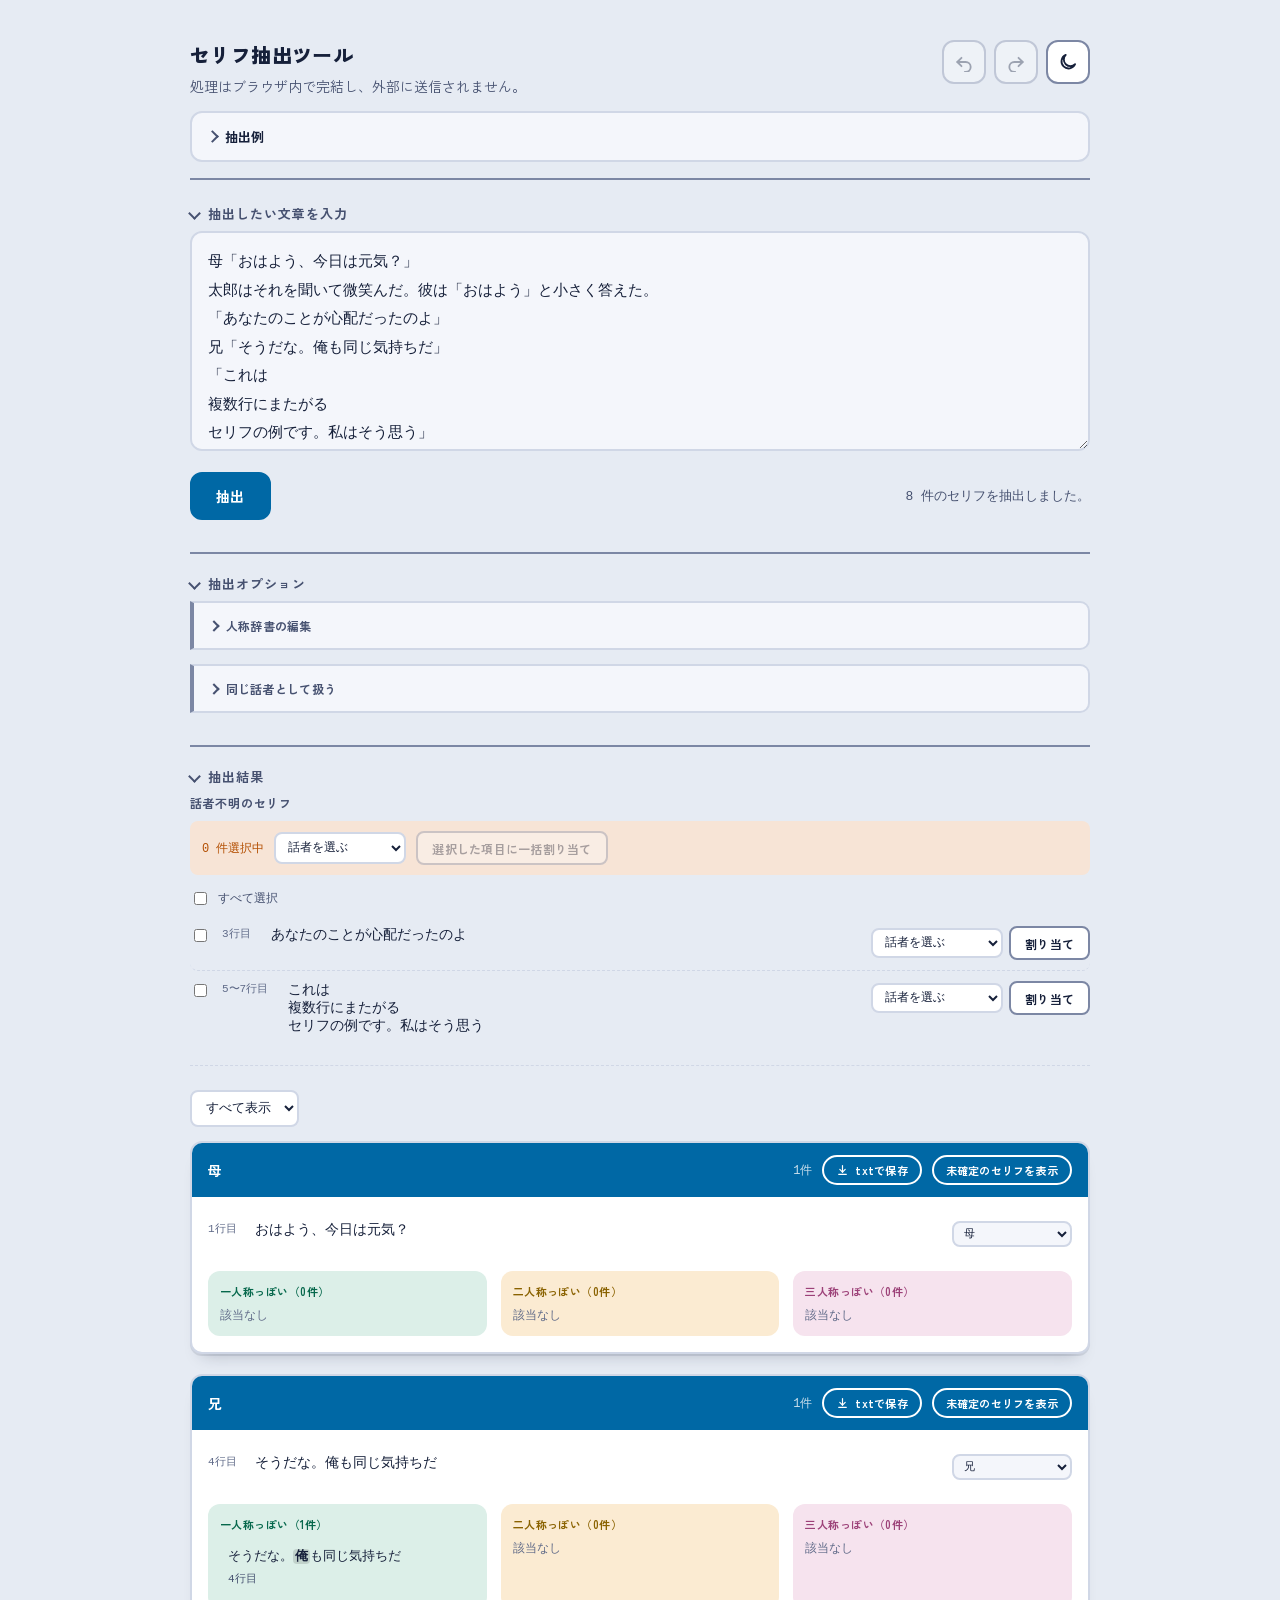
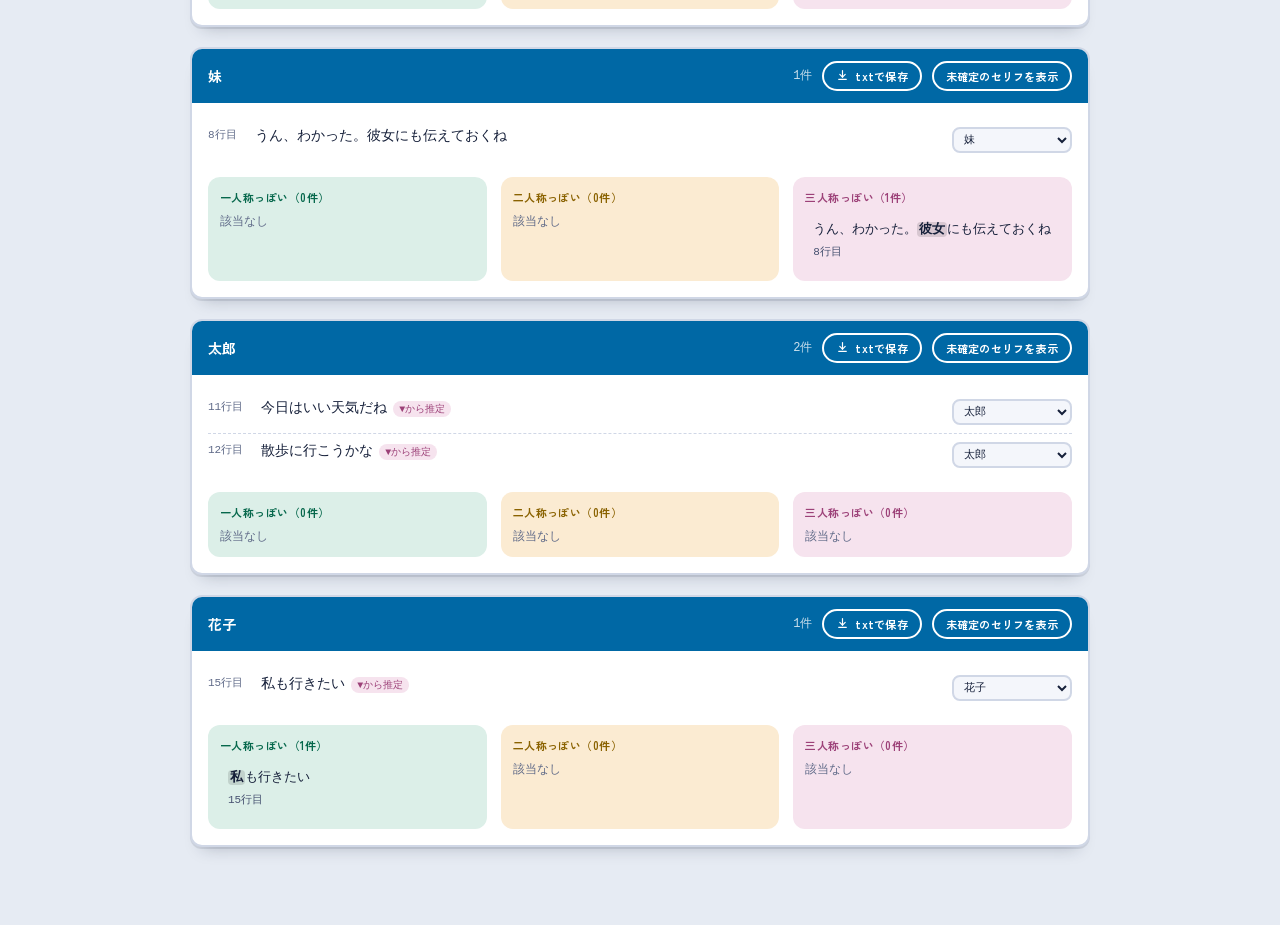
==== dialogue-extractor/index.html @ cd6be698 "add dialogue-extractor" ====
<!DOCTYPE html>
<!-- © 2026 YuraTomaru – MIT License https://opensource.org/licenses/MIT -->
<html lang="ja">
<head>
<meta charset="utf-8">
<meta name="viewport" content="width=device-width, initial-scale=1">
<title>セリフ抽出ツール</title>
<meta name="description" content="文章からセリフ(鍵かっこ発言)を抽出し、話者ごとに整理・人称分類するツール">
<meta name="theme-color" content="#0068A5">

<meta property="og:type" content="website">
<meta property="og:site_name" content="セリフ抽出ツール">
<meta property="og:title" content="セリフ抽出ツール">
<meta property="og:description" content="文章からセリフ(鍵かっこ発言)を抽出し、話者ごとに整理・人称分類するツール">
<meta property="og:url" content="https://yuratomaru.github.io/toy-box/dialogue-extractor/">
<meta property="og:locale" content="ja_JP">

<meta name="twitter:card" content="summary">
<meta name="twitter:title" content="セリフ抽出ツール">
<meta name="twitter:description" content="文章からセリフ(鍵かっこ発言)を抽出し、話者ごとに整理・人称分類するツール">

<link rel="canonical" href="https://yuratomaru.github.io/toy-box/dialogue-extractor/">
<link rel="preconnect" href="https://fonts.googleapis.com">
<link rel="preconnect" href="https://fonts.gstatic.com" crossorigin>
<link href="https://fonts.googleapis.com/css2?family=Zen+Kaku+Gothic+New:wght@400;500;700;900&display=swap" rel="stylesheet">
<link rel="stylesheet" href="src/style.css">
</head>
<body>
<div class="sheet">
  <header>
    <div class="header-row">
      <div>
        <h1>セリフ抽出ツール</h1>
        <p>処理はブラウザ内で完結し、外部に送信されません。</p>
      </div>
      <div class="header-actions">
        <button id="undoBtn" class="theme-toggle" type="button" aria-label="元に戻す (Ctrl+Z)" title="元に戻す (Ctrl+Z)" disabled>
          <svg viewBox="0 0 24 24" fill="none" stroke="currentColor" stroke-width="2.2" stroke-linecap="round" stroke-linejoin="round" aria-hidden="true"><path d="M9 7 4 12l5 5"/><path d="M4 12h10a6 6 0 0 1 0 12h-1"/></svg>
        </button>
        <button id="redoBtn" class="theme-toggle" type="button" aria-label="やり直す (Ctrl+Y)" title="やり直す (Ctrl+Y)" disabled>
          <svg viewBox="0 0 24 24" fill="none" stroke="currentColor" stroke-width="2.2" stroke-linecap="round" stroke-linejoin="round" aria-hidden="true"><path d="m15 7 5 5-5 5"/><path d="M20 12H10a6 6 0 0 0 0 12h1"/></svg>
        </button>
        <button id="themeToggle" class="theme-toggle" type="button" aria-label="ダークモードに切り替え" title="ダークモードに切り替え"></button>
      </div>
    </div>
    <details class="howto">
      <summary>抽出例</summary>
      <div class="howto-body">
        <div class="howto-examples">
          <div class="howto-example"><span class="howto-tag yes">対象</span>母「おはよう」<span style="color:var(--ink-3); margin-left:auto;">行頭が1文字の話者タグ＋セリフ</span></div>
          <div class="howto-example"><span class="howto-tag yes">対象</span>「今日はいい天気だね」<span style="color:var(--ink-3); margin-left:auto;">行全体がセリフだけ</span></div>
          <div class="howto-example"><span class="howto-tag no">対象外</span>太郎は「おはよう」と答えた。<span style="color:var(--ink-3); margin-left:auto;">文中に紛れている</span></div>
          <div class="howto-example"><span class="howto-tag yes">対象</span><span>▼太郎<br>「今日はいい天気だね」</span><span style="color:var(--ink-3); margin-left:auto;">▼見出しの直後はセリフが続く間その話者の発言になる</span></div>
        </div>
      </div>
    </details>
  </header>

  <details class="section" id="textSection" open>
    <summary>抽出したい文章を入力</summary>
    <textarea id="input" placeholder="ここにテキストを貼り付けてください。">母「おはよう、今日は元気？」
太郎はそれを聞いて微笑んだ。彼は「おはよう」と小さく答えた。
「あなたのことが心配だったのよ」
兄「そうだな。俺も同じ気持ちだ」
「これは
複数行にまたがる
セリフの例です。私はそう思う」
妹「うん、わかった。彼女にも伝えておくね」

▼太郎のセリフ
「今日はいい天気だね」
「散歩に行こうかな」

▼花子
「私も行きたい」</textarea>
    <div class="controls">
      <button id="extract">抽出</button>
      <span id="status" class="status"></span>
    </div>
  </details>

  <details class="section" id="optionsSection" open>
    <summary>抽出オプション</summary>

    <details class="subsection" id="dictSection">
      <summary>人称辞書の編集</summary>
      <p class="hint">一人称・二人称・三人称っぽい表現として検出する単語です。×で削除、下の欄から追加できます。編集内容はこの後の抽出結果にすぐ反映されます。</p>
      <div class="dict-columns">
        <div class="dict-col p1">
          <div class="dict-title">一人称</div>
          <div class="dict-chips" data-cat="1"></div>
          <div class="dict-add" data-cat="1">
            <input type="text" placeholder="単語を追加">
            <button class="small">追加</button>
          </div>
        </div>
        <div class="dict-col p2">
          <div class="dict-title">二人称</div>
          <div class="dict-chips" data-cat="2"></div>
          <div class="dict-add" data-cat="2">
            <input type="text" placeholder="単語を追加">
            <button class="small">追加</button>
          </div>
        </div>
        <div class="dict-col p3">
          <div class="dict-title">三人称</div>
          <div class="dict-chips" data-cat="3"></div>
          <div class="dict-add" data-cat="3">
            <input type="text" placeholder="単語を追加">
            <button class="small">追加</button>
          </div>
        </div>
      </div>
      <div class="dict-actions">
        <button class="small" id="dictReset">既定の辞書に戻す</button>
        <button class="small" id="dictClear">辞書をクリア</button>
      </div>

      <details class="dict-import">
        <summary>テキストファイルからインポート</summary>
        <div class="dict-import-body">
          <p class="hint" style="margin:0;">既存の単語は残したまま、新しい単語だけが追加されます。</p>
          <div class="dict-import-row">
            <input type="file" id="dictImportFile" accept=".txt,text/plain">
          </div>
          <textarea id="dictImportText" placeholder="【一人称】
私, 僕, 俺

【二人称】
あなた, 君

【三人称】
彼, 彼女"></textarea>
          <div class="dict-import-row">
            <button class="small" id="dictImportBtn">インポート</button>
            <span id="dictImportStatus" class="status"></span>
          </div>
        </div>
      </details>
    </details>

    <details class="subsection" id="aliasSection" style="display:none;">
      <summary>同じ話者として扱う</summary>
      <p class="hint">同じ名前を入力すると、同一話者としてまとめられます。空欄に戻すと元の表示に戻ります。</p>
      <div id="aliasArea"></div>
    </details>
  </details>

  <details class="section" id="resultSection" open>
    <summary>抽出結果</summary>
    <div id="unassignedSection" style="display:none;">
      <h3 class="result-subhead">話者不明のセリフ</h3>
      <div id="unassignedArea"></div>
    </div>
    <div id="filterSection" style="display:none;">
      <div class="filter-bar">
        <select id="speakerFilter"></select>
      </div>
    </div>
    <div id="speakerSection" style="display:none;">
      <div id="speakerArea"></div>
    </div>
  </details>
</div>

<script src="src/main.js"></script>
</body>
</html>
---- dialogue-extractor/src/style.css ----
:root {
    color-scheme: light;
    --bg: #E6EBF3;
    --sheet: #F4F6FB;
    --surface: #FFFFFF;
    --surface-done: #ECEFF6;
    --head-bg: #EEF1F8;
    --ink: #16203A;
    --ink-2: #465170;
    --ink-3: #5F6A88;
    --line: #D0D7E6;
    --line-strong: #7C87A4;
    --accent: #0068A5;
    --accent-fg: #FFFFFF;
    --head-strong: #0068A5;
    --head-strong-fg: #FFFFFF;
    --focus: #0072B2;
    --warn: #B34E00;
    --warn-soft: #F7E4D6;
    --p1: #06684C; --p1-dot: #009E73; --p1-soft: #DCEFE8;
    --p2: #8A6200; --p2-dot: #E69F00; --p2-soft: #FBEBD2;
    --p3: #9C4178; --p3-dot: #CC79A7; --p3-soft: #F6E3EE;
    --shadow: 0 2px 0 rgba(22,32,58,.10), 0 12px 16px -12px rgba(22,32,58,.28);

    /* legacy aliases so existing class names keep working */
    --ink-soft: var(--ink-2);
    --paper: var(--bg);
    --rule: var(--line);
    --accent-soft: var(--warn-soft);

    --mono: 'JetBrains Mono', 'SF Mono', Consolas, monospace;
    --ui: 'Zen Kaku Gothic New', "Hiragino Kaku Gothic ProN", "Hiragino Sans", "Yu Gothic UI", "Noto Sans JP", Meiryo, system-ui, sans-serif;
  }
  @media (prefers-color-scheme: dark) { :root:not([data-theme="light"]) {
    color-scheme: dark;
    --bg: #0B1020;
    --sheet: #121832;
    --surface: #171E3B;
    --surface-done: #141A33;
    --head-bg: #1A2142;
    --ink: #EEF2FB;
    --ink-2: #A9B4CE;
    --ink-3: #8089A8;
    --line: #2A3358;
    --line-strong: #4A5580;
    --accent: #56B4E9;
    --accent-fg: #0B1020;
    --head-strong: #1E3A5C;
    --head-strong-fg: #DCEAF5;
    --focus: #56B4E9;
    --warn: #E3875A;
    --warn-soft: #3A2718;
    --p1: #6FE3C0; --p1-dot: #4FD9B0; --p1-soft: #13332A;
    --p2: #E8C077; --p2-dot: #E3B155; --p2-soft: #352708;
    --p3: #E8A9CE; --p3-dot: #E08FC0; --p3-soft: #35202C;
  } }
  :root[data-theme="dark"] {
    color-scheme: dark;
    --bg: #0B1020;
    --sheet: #121832;
    --surface: #171E3B;
    --surface-done: #141A33;
    --head-bg: #1A2142;
    --ink: #EEF2FB;
    --ink-2: #A9B4CE;
    --ink-3: #8089A8;
    --line: #2A3358;
    --line-strong: #4A5580;
    --accent: #56B4E9;
    --accent-fg: #0B1020;
    --head-strong: #1E3A5C;
    --head-strong-fg: #DCEAF5;
    --focus: #56B4E9;
    --warn: #E3875A;
    --warn-soft: #3A2718;
    --p1: #6FE3C0; --p1-dot: #4FD9B0; --p1-soft: #13332A;
    --p2: #E8C077; --p2-dot: #E3B155; --p2-soft: #352708;
    --p3: #E8A9CE; --p3-dot: #E08FC0; --p3-soft: #35202C;
  }

  * { box-sizing: border-box; }
  input[type=checkbox] { accent-color: var(--accent); }
  body {
    margin: 0;
    background: var(--bg);
    color: var(--ink);
    font-family: var(--ui);
    min-height: 100vh;
    display: flex;
    justify-content: center;
    padding: 40px 20px;
  }
  .sheet { width: 100%; max-width: 900px; }
  header { margin-bottom: 24px; padding-bottom: 16px; border-bottom: 2px solid var(--line-strong); }
  .header-row { display: flex; align-items: flex-start; justify-content: space-between; gap: 16px; }
  h1 { font-size: 20px; letter-spacing: 0.02em; margin: 0 0 6px; font-weight: 900; }
  header p { margin: 0; color: var(--ink-2); font-size: 14px; line-height: 1.6; }
  .theme-toggle {
    flex-shrink: 0; width: 44px; height: 44px; padding: 0; border-radius: 12px;
    display: flex; align-items: center; justify-content: center;
    background: var(--surface); border: 2px solid var(--line-strong); color: var(--ink);
  }
  .theme-toggle svg { width: 20px; height: 20px; }
  .header-actions { display: flex; align-items: center; gap: 8px; flex-shrink: 0; }
  button:disabled { opacity: 0.35; cursor: not-allowed; }
  button:disabled:hover { background: var(--surface); }
  .rule-note {
    display: inline-block; margin-top: 12px; font-family: var(--mono); font-size: 12px;
    color: var(--warn); background: var(--warn-soft); padding: 6px 12px; border-radius: 8px; line-height: 1.7;
  }
  textarea {
    width: 100%; min-height: 220px; padding: 16px; font-family: var(--mono); font-size: 15px;
    line-height: 1.9; color: var(--ink); background: var(--sheet); border: 2px solid var(--line);
    border-radius: 12px; resize: vertical; outline: none;
  }
  textarea:focus-visible { border-color: var(--focus); }
  .controls { display: flex; align-items: center; justify-content: space-between; gap: 16px; margin: 16px 0 32px; }
  button {
    font-family: var(--ui); font-size: 14px; font-weight: 700; letter-spacing: 0.02em; padding: 0 24px;
    height: 48px; background: var(--surface); color: var(--ink); border: 2px solid var(--line-strong);
    border-radius: 12px; cursor: pointer; transition: background 0.15s ease, border-color 0.15s ease;
  }
  button:hover { background: var(--head-bg); }
  button.small { height: 34px; padding: 0 14px; font-size: 12px; border-radius: 8px; }
  button:focus-visible { outline: 3px solid var(--focus); outline-offset: 2px; }
  #extract { background: var(--accent); color: var(--accent-fg); border-color: var(--accent); }
  #extract:hover { filter: brightness(1.08); }
  .status { font-family: var(--mono); font-size: 13px; color: var(--ink-2); }

  details.section { border-top: 2px solid var(--line-strong); padding-top: 20px; margin-bottom: 32px; }
  /* ヘッダー下の線と二重にならないよう、最初のセクションは上線を付けない */
  header + details.section { border-top: none; padding-top: 0; }
  details.section > summary {
    list-style: none; cursor: pointer; display: flex; align-items: center; gap: 9px;
    font-size: 13px; letter-spacing: 0.08em; color: var(--ink-2); margin: 0 0 8px;
    font-weight: 700; font-family: var(--ui); text-transform: uppercase; user-select: none;
  }
  details.section > summary::-webkit-details-marker { display: none; }
  details.section > summary::before {
    content: ''; width: 7px; height: 7px; flex-shrink: 0;
    border-right: 2px solid var(--ink-2); border-bottom: 2px solid var(--ink-2);
    transform: rotate(-45deg); transition: transform 0.15s ease;
  }
  details.section[open] > summary::before { transform: rotate(45deg); }
  details.section > summary .summary-note {
    text-transform: none; letter-spacing: 0; font-weight: 400; color: var(--ink-3); font-size: 12px;
  }
  details.section .hint { font-size: 13px; color: var(--ink-2); margin: 0 0 16px; line-height: 1.7; }
  details.section .hint:empty { display: none; margin: 0; }

  details.section > .hint + details.subsection,
  details.section > details.subsection:first-of-type { margin-top: 4px; }
  details.subsection {
    margin-top: 14px; padding: 14px 16px; background: var(--sheet);
    border: 2px solid var(--line); border-left: 4px solid var(--line-strong); border-radius: 0 10px 10px 0;
  }
  details.subsection > summary {
    list-style: none; cursor: pointer; display: flex; align-items: center; gap: 8px;
    font-size: 12px; letter-spacing: 0.02em; color: var(--ink-2); margin: 0; font-weight: 700;
    font-family: var(--ui); user-select: none;
  }
  details.subsection[open] > summary { margin-bottom: 12px; }
  details.subsection > summary::-webkit-details-marker { display: none; }
  details.subsection > summary::before {
    content: ''; width: 6px; height: 6px; flex-shrink: 0;
    border-right: 2px solid var(--ink-2); border-bottom: 2px solid var(--ink-2);
    transform: rotate(-45deg); transition: transform 0.15s ease;
  }
  details.subsection[open] > summary::before { transform: rotate(45deg); }

  #unassignedSection { margin-bottom: 24px; padding-bottom: 20px; border-bottom: 1px dashed var(--line); }
  .result-subhead {
    font-size: 12px; letter-spacing: 0.06em; color: var(--ink-2); margin: 0 0 10px;
    font-weight: 700; font-family: var(--ui); text-transform: uppercase;
  }
  #filterSection { margin-bottom: 14px; }

  /* 使い方（折りたたみの使用例カード） */
  .howto {
    margin-top: 14px; border: 2px solid var(--line); border-radius: 12px; background: var(--sheet); padding: 14px 16px;
  }
  .howto summary {
    list-style: none; cursor: pointer; display: flex; align-items: center; gap: 8px;
    font-weight: 700; font-size: 13px; color: var(--ink); user-select: none;
  }
  .howto summary::-webkit-details-marker { display: none; }
  .howto summary::before {
    content: ''; width: 7px; height: 7px; flex-shrink: 0;
    border-right: 2px solid var(--ink-2); border-bottom: 2px solid var(--ink-2);
    transform: rotate(-45deg); transition: transform 0.15s ease;
  }
  .howto[open] summary::before { transform: rotate(45deg); }
  .howto-body { margin-top: 14px; font-size: 13px; color: var(--ink-2); line-height: 1.8; }
  .howto-examples { margin-bottom: 12px; }
  .howto-example {
    display: flex; align-items: flex-start; gap: 10px; font-family: var(--mono); font-size: 13px;
    padding: 7px 0; border-bottom: 1px dashed var(--line); line-height: 1.7;
  }
  .howto-example:last-child { border-bottom: none; }
  .howto-tag {
    font-family: var(--ui); font-size: 11px; font-weight: 700; padding: 2px 9px; border-radius: 999px; flex-shrink: 0;
  }
  .howto-tag.yes { background: var(--p1-soft); color: var(--p1); }
  .howto-tag.no { background: var(--warn-soft); color: var(--warn); }

  /* 辞書の操作（クリア/リセット/インポート） */
  .dict-actions { display: flex; gap: 8px; flex-wrap: wrap; margin-top: 12px; }
  .dict-import {
    margin-top: 14px; border-top: 1px dashed var(--line); padding-top: 14px;
  }
  .dict-import summary {
    list-style: none; cursor: pointer; display: flex; align-items: center; gap: 8px;
    font-weight: 700; font-size: 12px; color: var(--ink-2); user-select: none;
  }
  .dict-import summary::-webkit-details-marker { display: none; }
  .dict-import summary::before {
    content: ''; width: 7px; height: 7px; flex-shrink: 0;
    border-right: 2px solid var(--ink-2); border-bottom: 2px solid var(--ink-2);
    transform: rotate(-45deg); transition: transform 0.15s ease;
  }
  .dict-import[open] summary::before { transform: rotate(45deg); }
  .dict-import-body { margin-top: 12px; display: flex; flex-direction: column; gap: 8px; }
  .dict-import-body textarea {
    width: 100%; min-height: 90px; padding: 10px; font-family: var(--mono); font-size: 12px;
    line-height: 1.7; color: var(--ink); background: var(--surface); border: 2px solid var(--line);
    border-radius: 8px; resize: vertical;
  }
  .dict-import-row { display: flex; align-items: center; gap: 10px; flex-wrap: wrap; }
  input[type=file] { font-family: var(--mono); font-size: 12px; color: var(--ink-2); }

  /* filter bar */
  .filter-bar { display: flex; align-items: center; gap: 10px; flex-wrap: wrap; }
  .filter-bar select {
    font-family: var(--mono); font-size: 13px; padding: 8px 10px; border: 2px solid var(--line);
    border-radius: 8px; background: var(--surface); color: var(--ink);
  }

  /* alias */
  .alias-row {
    display: flex; align-items: center; gap: 10px; padding: 8px 0; border-bottom: 1px dashed var(--line);
  }
  .alias-row:last-child { border-bottom: none; }
  .alias-tag {
    font-family: var(--mono); font-size: 13px; background: var(--head-bg); color: var(--ink);
    border: 1px solid var(--line); padding: 3px 8px; border-radius: 8px; flex-shrink: 0;
  }
  .alias-arrow { color: var(--ink-3); font-size: 13px; flex-shrink: 0; }
  .alias-input {
    font-family: var(--mono); font-size: 13px; padding: 7px 10px; border: 2px solid var(--line);
    border-radius: 8px; flex: 1; max-width: 260px; background: var(--surface); color: var(--ink);
  }
  .alias-input:focus-visible { border-color: var(--focus); outline: none; }

  /* unassigned */
  .bulk-bar {
    display: flex; align-items: center; gap: 10px; flex-wrap: wrap; padding: 10px 12px; margin-bottom: 10px;
    background: var(--warn-soft); border-radius: 8px;
  }
  .bulk-bar .bulk-count { font-family: var(--mono); font-size: 12px; color: var(--warn); flex-shrink: 0; }
  .bulk-bar select, .bulk-bar input[type=text] {
    font-family: var(--mono); font-size: 12px; padding: 6px 8px; border: 2px solid var(--line); border-radius: 8px;
    background: var(--surface); color: var(--ink);
  }
  .select-all-row {
    display: flex; align-items: center; gap: 8px; padding: 4px 0 8px; font-family: var(--mono); font-size: 12px; color: var(--ink-2);
  }
  body.dragging-select { user-select: none; }
  .unassigned-item {
    display: flex; align-items: flex-start; gap: 12px; padding: 10px 0; border-bottom: 1px dashed var(--line);
    cursor: pointer; border-radius: 8px;
  }
  .unassigned-item:hover { background: var(--head-bg); }
  .unassigned-item.selected { background: var(--p1-soft); }
  .unassigned-item:last-child { border-bottom: none; }
  .unassigned-item .row-check { margin-top: 3px; flex-shrink: 0; pointer-events: none; }
  .unassigned-item .body-text { flex: 1; font-family: var(--mono); font-size: 14px; white-space: pre-wrap; overflow-wrap: anywhere; }
  .unassigned-item .assign-controls { display: flex; gap: 6px; align-items: center; flex-shrink: 0; cursor: auto; }
  .unassigned-item select, .unassigned-item input[type=text] {
    font-family: var(--mono); font-size: 12px; padding: 5px 8px; border: 2px solid var(--line); border-radius: 8px;
    background: var(--surface); color: var(--ink);
  }
  .line-tag { font-family: var(--mono); font-size: 11px; color: var(--ink-3); white-space: nowrap; margin-right: 8px; }

  /* speaker cards */
  .speaker-card {
    border: 2px solid var(--line); border-radius: 12px; background: var(--surface); margin-bottom: 20px;
    overflow: hidden; box-shadow: var(--shadow);
  }
  .speaker-head {
    display: flex; align-items: center; justify-content: space-between; padding: 12px 16px;
    background: var(--head-strong); color: var(--head-strong-fg);
  }
  .speaker-head .name { font-family: var(--ui); font-size: 14px; font-weight: 700; letter-spacing: 0.02em; }
  .speaker-head .count { font-family: var(--mono); font-size: 12px; color: var(--head-strong-fg); opacity: 0.8; }
  .speaker-body { padding: 16px; }

  .all-lines { margin-bottom: 16px; }
  .all-lines .item {
    display: flex; align-items: flex-start; gap: 10px; padding: 8px 0;
    border-bottom: 1px dashed var(--line); font-size: 14px;
  }
  .all-lines .item:last-child { border-bottom: none; }
  .all-lines .body-text { flex: 1; font-family: var(--mono); font-size: 14px; white-space: pre-wrap; overflow-wrap: anywhere; }

  .speaker-move { display: flex; align-items: center; gap: 6px; flex-shrink: 0; flex-wrap: wrap; }
  .speaker-move-select {
    font-family: var(--mono); font-size: 11px; padding: 4px 6px; border: 2px solid var(--line); border-radius: 8px;
    background: var(--sheet); color: var(--ink);
  }
  .speaker-move-new {
    font-family: var(--mono); font-size: 11px; padding: 4px 6px; border: 2px solid var(--line); border-radius: 8px; width: 90px;
    background: var(--surface); color: var(--ink);
  }
  .speaker-move-reset {
    font-family: var(--mono); font-size: 11px; padding: 4px 8px; background: transparent; color: var(--ink-2);
    border: 2px solid var(--line); border-radius: 8px; cursor: pointer; height: auto;
  }
  .speaker-move-reset:hover { color: var(--warn); border-color: var(--warn); background: transparent; }
  .override-badge {
    display: inline-block; font-family: var(--mono); font-size: 10px; padding: 1px 6px; border-radius: 999px;
    margin-left: 6px; background: var(--warn-soft); color: var(--warn);
  }
  .cat-select {
    font-family: var(--mono); font-size: 11px; padding: 4px 6px; border: 2px solid var(--line);
    border-radius: 8px; background: var(--surface); color: var(--ink-2); flex-shrink: 0;
  }
  .manual-badge {
    display: inline-block; font-family: var(--mono); font-size: 10px; color: var(--warn);
    background: var(--warn-soft); padding: 1px 6px; border-radius: 999px; margin-left: 6px;
  }
  .marker-badge {
    display: inline-block; font-family: var(--mono); font-size: 10px; color: var(--p3);
    background: var(--p3-soft); padding: 1px 6px; border-radius: 999px; margin-left: 6px;
  }

  .hint-columns { display: grid; grid-template-columns: repeat(auto-fit, minmax(220px, 1fr)); gap: 14px; }
  .hint-col { border-radius: 12px; padding: 12px; }
  .hint-col.p1 { background: var(--p1-soft); }
  .hint-col.p2 { background: var(--p2-soft); }
  .hint-col.p3 { background: var(--p3-soft); }
  .hint-col .hint-title { font-family: var(--ui); font-size: 11px; letter-spacing: 0.04em; margin-bottom: 8px; font-weight: 700; }
  .hint-col.p1 .hint-title { color: var(--p1); }
  .hint-col.p2 .hint-title { color: var(--p2); }
  .hint-col.p3 .hint-title { color: var(--p3); }
  .hint-example { font-size: 13px; font-family: var(--mono); margin-bottom: 8px; line-height: 1.7; cursor: pointer; border-radius: 8px; padding: 6px 8px; transition: background 0.1s ease; overflow-wrap: anywhere; }
  .hint-col.p1 .hint-example:hover { background: rgba(6,104,76,0.12); }
  .hint-col.p2 .hint-example:hover { background: rgba(138,98,0,0.12); }
  .hint-col.p3 .hint-example:hover { background: rgba(156,65,120,0.12); }
  .hint-example:last-child { margin-bottom: 0; }
  .hint-example strong { background: rgba(0,0,0,0.12); padding: 0 2px; border-radius: 4px; }
  .hint-col.p1 .hint-example.confirmed { background: rgba(6,104,76,0.14); box-shadow: inset 3px 0 0 var(--p1-dot); }
  .hint-col.p2 .hint-example.confirmed { background: rgba(138,98,0,0.14); box-shadow: inset 3px 0 0 var(--p2-dot); }
  .hint-col.p3 .hint-example.confirmed { background: rgba(156,65,120,0.14); box-shadow: inset 3px 0 0 var(--p3-dot); }
  .confirm-check { font-family: var(--ui); font-size: 11px; font-weight: 700; }
  .hint-col.p1 .confirm-check { color: var(--p1); }
  .hint-col.p2 .confirm-check { color: var(--p2); }
  .hint-col.p3 .confirm-check { color: var(--p3); }
  .hint-none { font-size: 12px; color: var(--ink-3); font-family: var(--mono); }

  .confirm-mini {
    display: inline-block; font-family: var(--ui); font-size: 10px; font-weight: 700; padding: 1px 7px; border-radius: 999px;
    margin-left: 6px; color: #fff;
  }
  .confirm-mini.p1 { background: var(--p1-dot); }
  .confirm-mini.p2 { background: var(--p2-dot); color: #16203A; }
  .confirm-mini.p3 { background: var(--p3-dot); }

  .empty { color: var(--ink-3); font-size: 13px; font-family: var(--mono); }

  /* dictionary editor */
  .dict-columns { display: grid; grid-template-columns: repeat(auto-fit, minmax(240px, 1fr)); gap: 14px; }
  .dict-col { border-radius: 12px; padding: 12px; background: var(--surface); border: 2px solid var(--line); }
  .dict-col .dict-title { font-family: var(--ui); font-size: 11px; letter-spacing: 0.04em; margin-bottom: 8px; font-weight: 700; }
  .dict-col.p1 .dict-title { color: var(--p1); }
  .dict-col.p2 .dict-title { color: var(--p2); }
  .dict-col.p3 .dict-title { color: var(--p3); }
  .dict-chips { display: flex; flex-wrap: wrap; gap: 6px; margin-bottom: 10px; }
  .dict-chip {
    display: inline-flex; align-items: center; gap: 5px; font-family: var(--mono); font-size: 12px;
    background: var(--sheet); border: 1px solid var(--line); border-radius: 999px; padding: 3px 6px 3px 10px;
  }
  .dict-chip button {
    font-family: var(--ui); font-size: 11px; height: auto; padding: 1px 6px; background: transparent; color: var(--ink-2);
    border: none; border-radius: 50%; cursor: pointer; line-height: 1.6;
  }
  .dict-chip button:hover { color: var(--warn); background: var(--warn-soft); }
  .dict-add { display: flex; gap: 6px; }
  .dict-add input[type=text] {
    flex: 1; font-family: var(--mono); font-size: 12px; padding: 7px 8px; border: 2px solid var(--line); border-radius: 8px;
    background: var(--surface); color: var(--ink);
  }
  .dict-reset { margin-top: 12px; }

  /* confirm workflow */
  .confirm-btn {
    font-family: var(--ui); font-size: 11px; font-weight: 700; height: 30px; padding: 0 12px; background: transparent;
    color: var(--head-strong-fg); border: 2px solid var(--head-strong-fg); border-radius: 999px; cursor: pointer;
  }
  .confirm-btn:hover { background: rgba(255,255,255,0.14); }
  .confirm-btn.confirmed { background: var(--head-strong-fg); color: var(--head-strong); }
  .speaker-bulk-download {
    display: inline-flex; align-items: center; gap: 6px; font-family: var(--ui); font-size: 11px; font-weight: 700;
    height: 30px; padding: 0 12px; background: transparent; color: var(--head-strong-fg);
    border: 2px solid var(--head-strong-fg); border-radius: 999px; cursor: pointer;
  }
  .speaker-bulk-download svg { width: 13px; height: 13px; flex-shrink: 0; }
  .speaker-bulk-download:hover { background: rgba(255,255,255,0.14); }
  .speaker-head .head-right { display: flex; align-items: center; gap: 10px; }

  .leftover-block { margin-top: 16px; border-top: 1px dashed var(--line); padding-top: 12px; }
  .leftover-block .leftover-title {
    font-family: var(--ui); font-size: 11px; letter-spacing: 0.04em; color: var(--warn); margin-bottom: 8px; font-weight: 700;
  }
  .leftover-block .item { background: var(--warn-soft); border-radius: 8px; padding: 8px 10px; margin-bottom: 6px; border-bottom: none; }
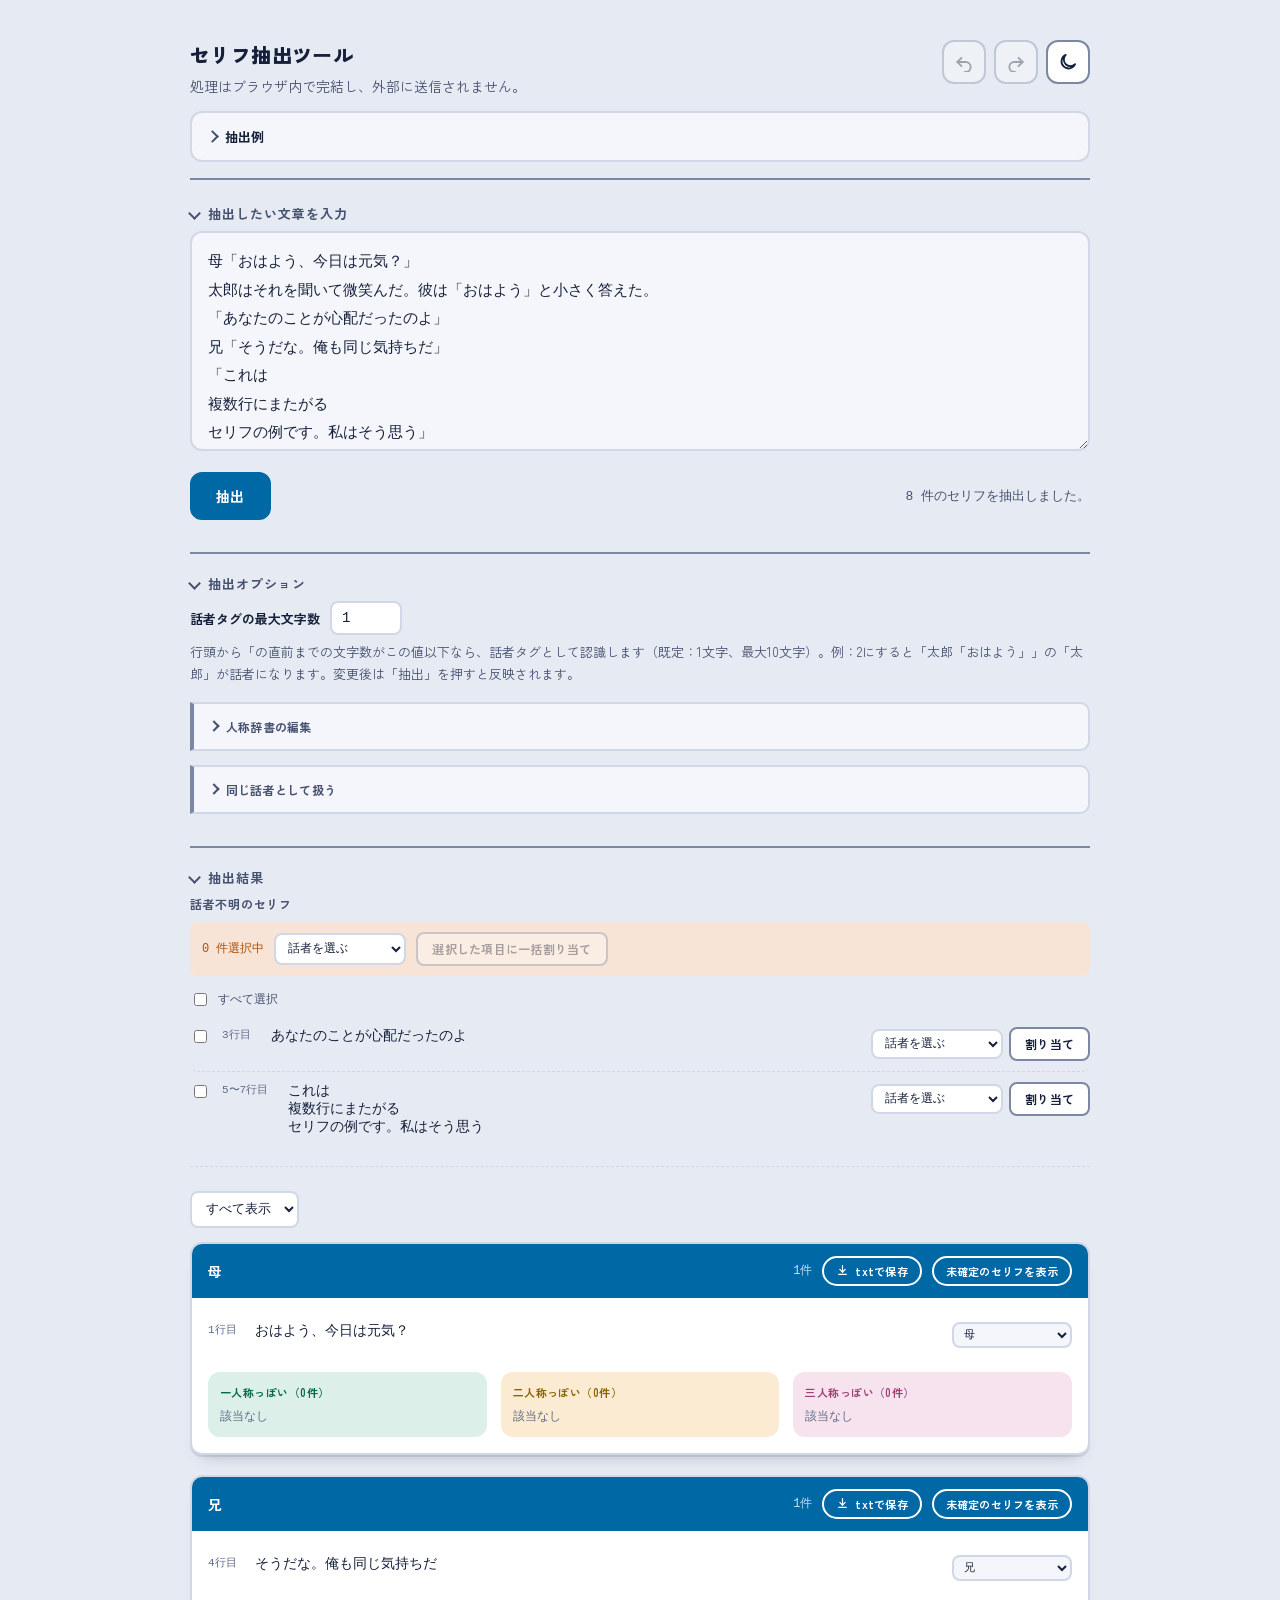
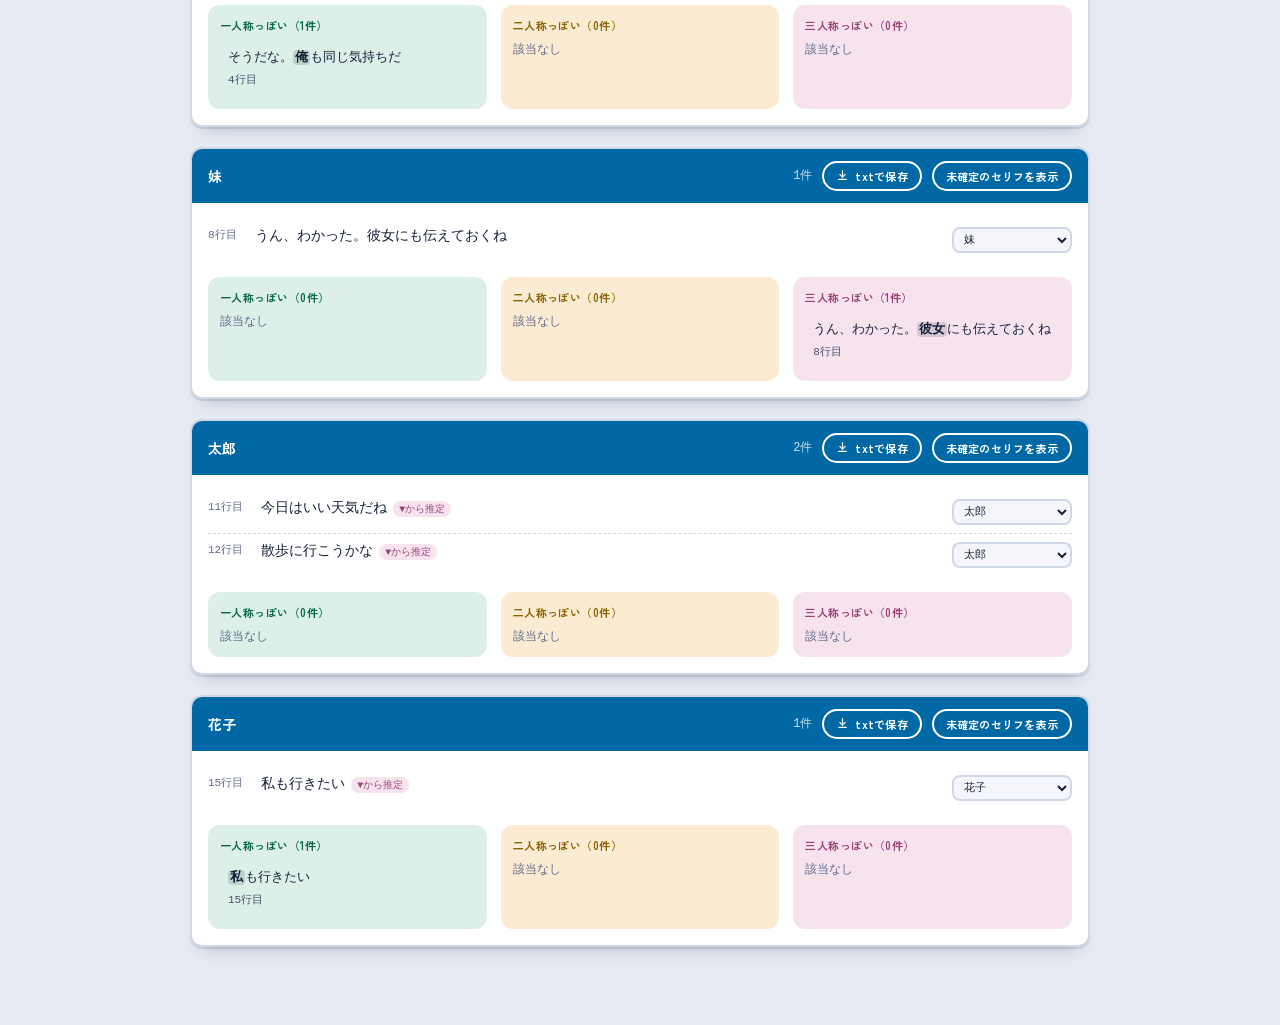
==== commit 6543696b: "add 話者タグの最大文字数オプション" ====
--- a/dialogue-extractor/index.html
+++ b/dialogue-extractor/index.html
@@ -47,7 +47,7 @@
       <summary>抽出例</summary>
       <div class="howto-body">
         <div class="howto-examples">
-          <div class="howto-example"><span class="howto-tag yes">対象</span>母「おはよう」<span style="color:var(--ink-3); margin-left:auto;">行頭が1文字の話者タグ＋セリフ</span></div>
+          <div class="howto-example"><span class="howto-tag yes">対象</span>母「おはよう」<span style="color:var(--ink-3); margin-left:auto;">行頭の話者タグ＋セリフ（文字数は抽出オプションで設定）</span></div>
           <div class="howto-example"><span class="howto-tag yes">対象</span>「今日はいい天気だね」<span style="color:var(--ink-3); margin-left:auto;">行全体がセリフだけ</span></div>
           <div class="howto-example"><span class="howto-tag no">対象外</span>太郎は「おはよう」と答えた。<span style="color:var(--ink-3); margin-left:auto;">文中に紛れている</span></div>
           <div class="howto-example"><span class="howto-tag yes">対象</span><span>▼太郎<br>「今日はいい天気だね」</span><span style="color:var(--ink-3); margin-left:auto;">▼見出しの直後はセリフが続く間その話者の発言になる</span></div>
@@ -81,6 +81,13 @@
 
   <details class="section" id="optionsSection" open>
     <summary>抽出オプション</summary>
+
+    <div class="option-row">
+      <label for="speakerMaxLen">話者タグの最大文字数</label>
+      <input type="number" id="speakerMaxLen" min="1" max="10" step="1" value="1" inputmode="numeric">
+      <span id="speakerMaxLenNote" class="option-note"></span>
+    </div>
+    <p class="hint">行頭から「の直前までの文字数がこの値以下なら、話者タグとして認識します（既定：1文字、最大10文字）。例：2にすると「太郎「おはよう」」の「太郎」が話者になります。変更後は「抽出」を押すと反映されます。</p>
 
     <details class="subsection" id="dictSection">
       <summary>人称辞書の編集</summary>
--- a/dialogue-extractor/src/style.css
+++ b/dialogue-extractor/src/style.css
@@ -203,6 +203,16 @@
   .howto-tag.yes { background: var(--p1-soft); color: var(--p1); }
   .howto-tag.no { background: var(--warn-soft); color: var(--warn); }
 
+  /* 抽出オプション：話者タグの最大文字数 */
+  .option-row { display: flex; align-items: center; gap: 10px; flex-wrap: wrap; margin: 0 0 6px; }
+  .option-row label { font-size: 13px; font-weight: 700; color: var(--ink); }
+  .option-row input[type=number] {
+    width: 72px; font-family: var(--mono); font-size: 14px; padding: 7px 10px;
+    border: 2px solid var(--line); border-radius: 8px; background: var(--surface); color: var(--ink);
+  }
+  .option-row input[type=number]:focus-visible { border-color: var(--focus); outline: none; }
+  .option-note { font-family: var(--mono); font-size: 12px; color: var(--warn); }
+
   /* 辞書の操作（クリア/リセット/インポート） */
   .dict-actions { display: flex; gap: 8px; flex-wrap: wrap; margin-top: 12px; }
   .dict-import {
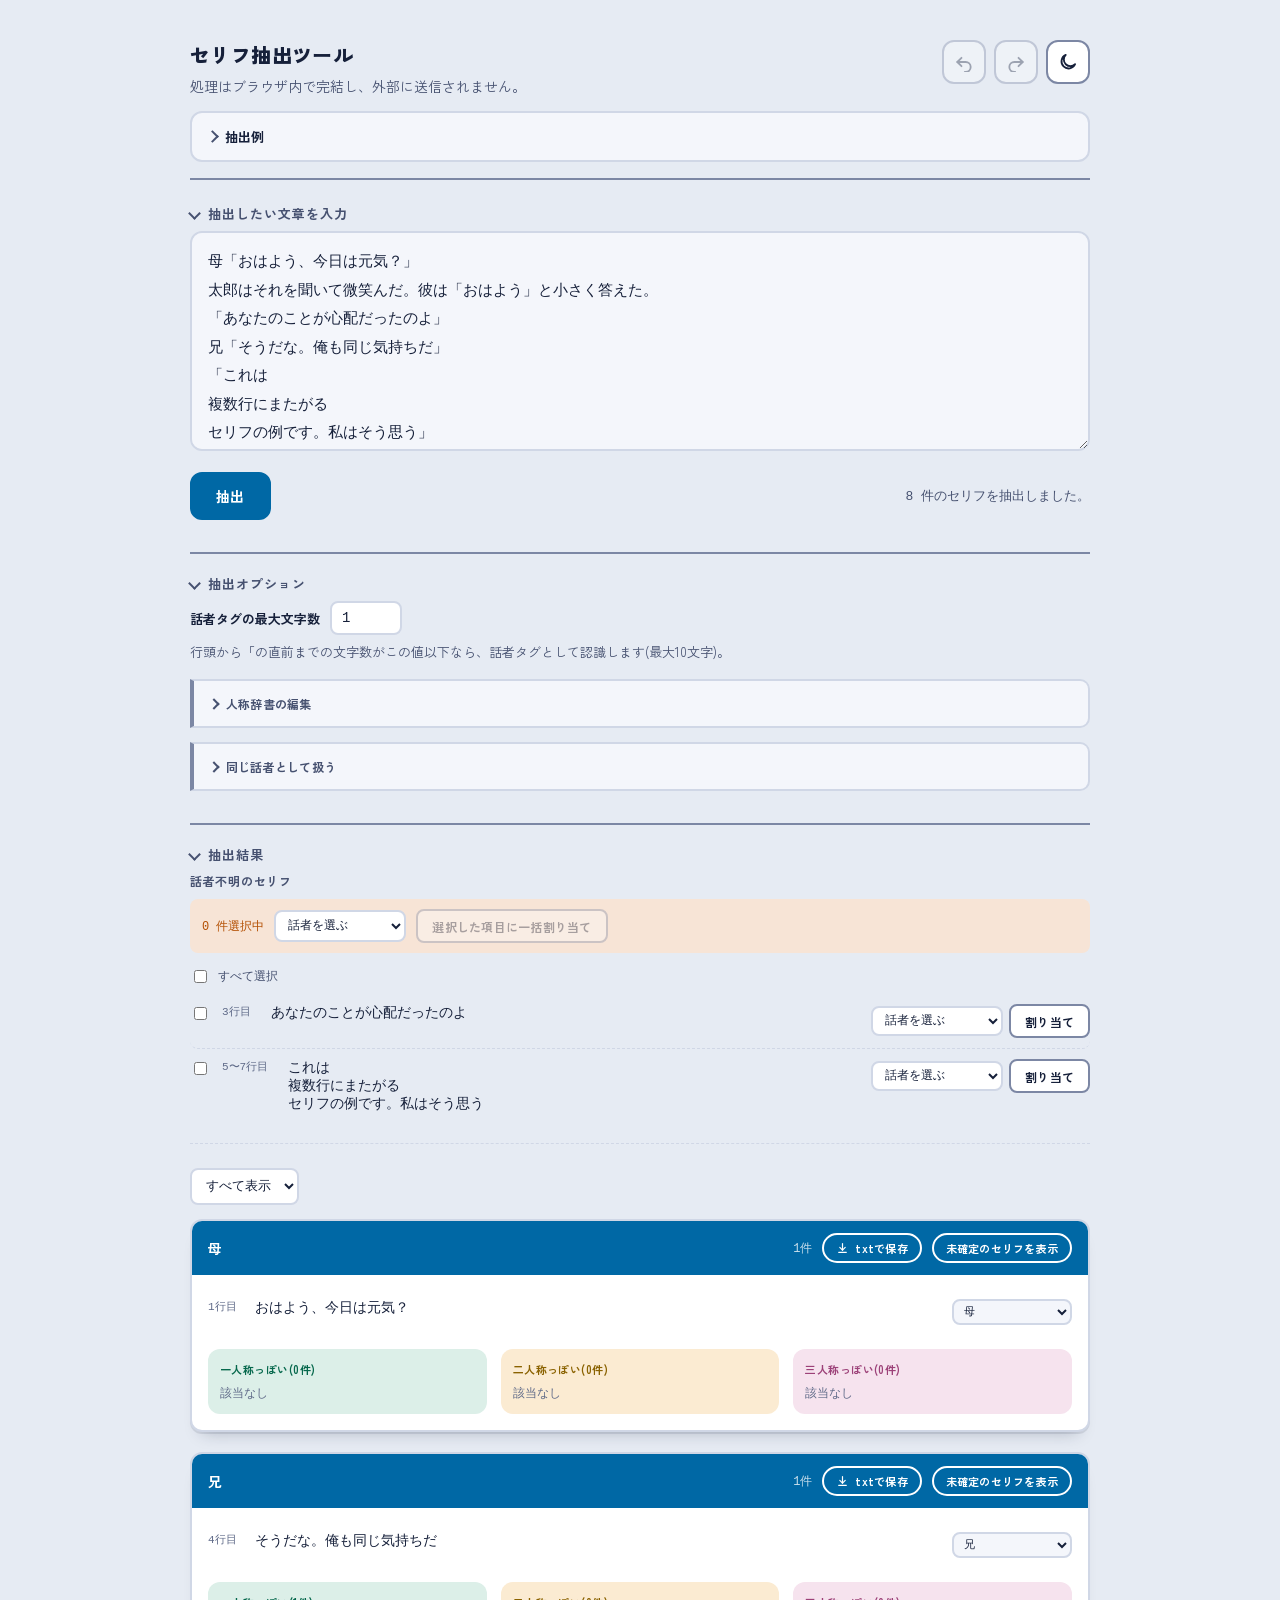
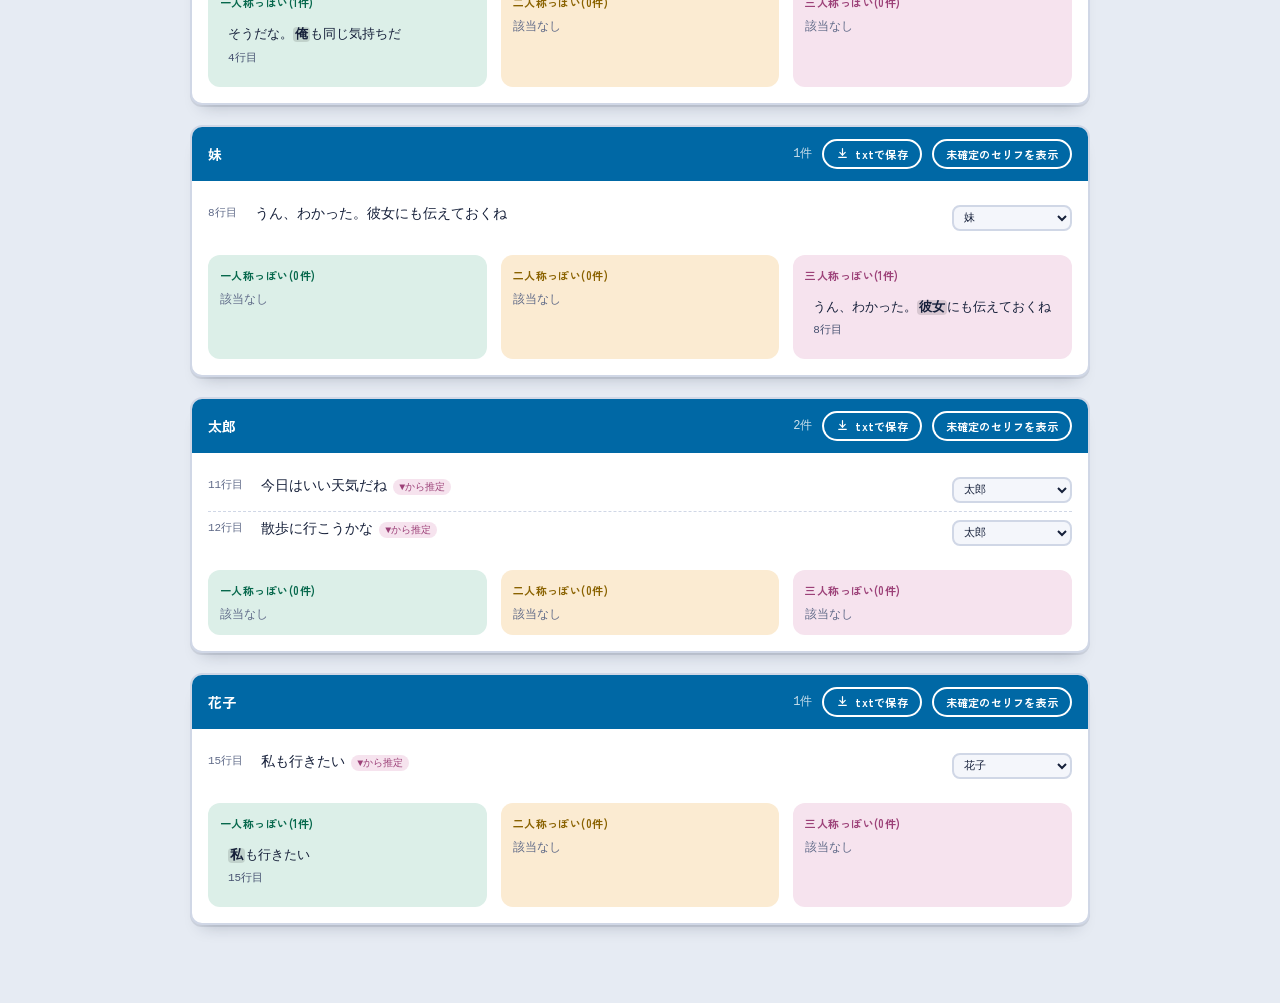
==== commit 96a5c575: "長い説明を短く" ====
--- a/dialogue-extractor/index.html
+++ b/dialogue-extractor/index.html
@@ -47,7 +47,7 @@
       <summary>抽出例</summary>
       <div class="howto-body">
         <div class="howto-examples">
-          <div class="howto-example"><span class="howto-tag yes">対象</span>母「おはよう」<span style="color:var(--ink-3); margin-left:auto;">行頭の話者タグ＋セリフ（文字数は抽出オプションで設定）</span></div>
+          <div class="howto-example"><span class="howto-tag yes">対象</span>母「おはよう」<span style="color:var(--ink-3); margin-left:auto;">行頭の話者タグ＋セリフ(文字数は抽出オプションで設定)</span></div>
           <div class="howto-example"><span class="howto-tag yes">対象</span>「今日はいい天気だね」<span style="color:var(--ink-3); margin-left:auto;">行全体がセリフだけ</span></div>
           <div class="howto-example"><span class="howto-tag no">対象外</span>太郎は「おはよう」と答えた。<span style="color:var(--ink-3); margin-left:auto;">文中に紛れている</span></div>
           <div class="howto-example"><span class="howto-tag yes">対象</span><span>▼太郎<br>「今日はいい天気だね」</span><span style="color:var(--ink-3); margin-left:auto;">▼見出しの直後はセリフが続く間その話者の発言になる</span></div>
@@ -87,7 +87,7 @@
       <input type="number" id="speakerMaxLen" min="1" max="10" step="1" value="1" inputmode="numeric">
       <span id="speakerMaxLenNote" class="option-note"></span>
     </div>
-    <p class="hint">行頭から「の直前までの文字数がこの値以下なら、話者タグとして認識します（既定：1文字、最大10文字）。例：2にすると「太郎「おはよう」」の「太郎」が話者になります。変更後は「抽出」を押すと反映されます。</p>
+    <p class="hint">行頭から「の直前までの文字数がこの値以下なら、話者タグとして認識します(最大10文字)。</p>
 
     <details class="subsection" id="dictSection">
       <summary>人称辞書の編集</summary>
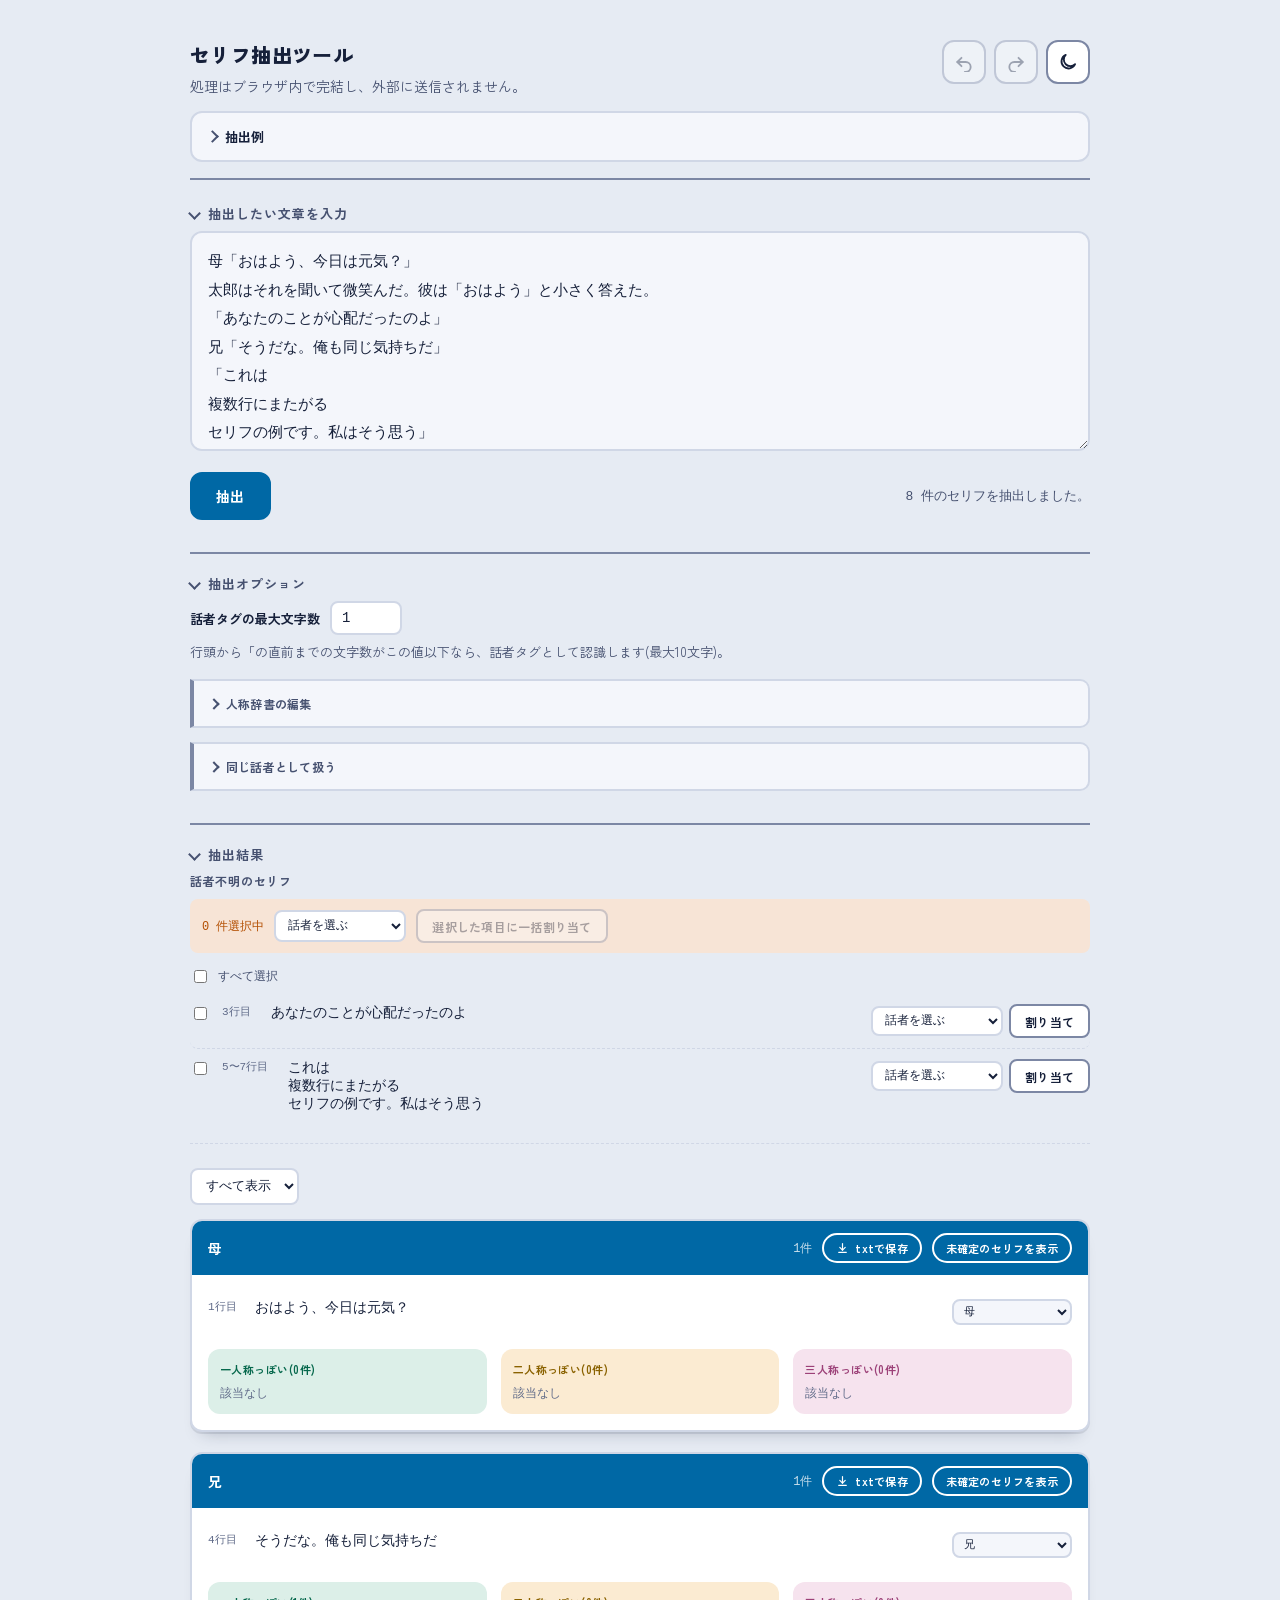
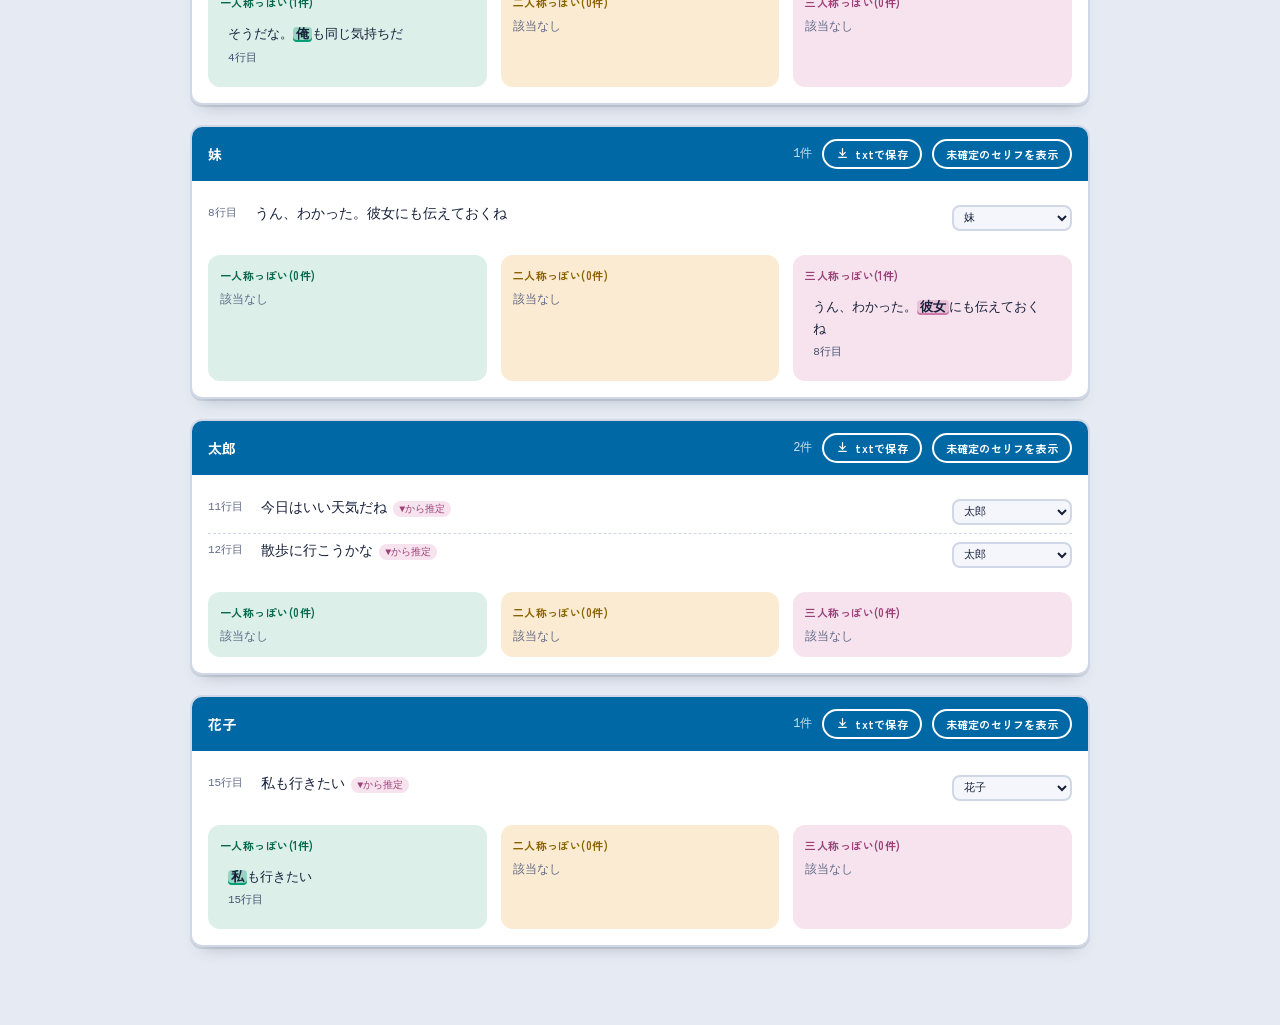
==== commit 9f4f5c66: "add otakara-map-editor" ====
--- a/dialogue-extractor/index.html
+++ b/dialogue-extractor/index.html
@@ -1,64 +1,82 @@
 <!DOCTYPE html>
 <!-- © 2026 YuraTomaru – MIT License https://opensource.org/licenses/MIT -->
 <html lang="ja">
+
 <head>
-<meta charset="utf-8">
-<meta name="viewport" content="width=device-width, initial-scale=1">
-<title>セリフ抽出ツール</title>
-<meta name="description" content="文章からセリフ(鍵かっこ発言)を抽出し、話者ごとに整理・人称分類するツール">
-<meta name="theme-color" content="#0068A5">
+  <meta charset="utf-8">
+  <meta name="viewport" content="width=device-width, initial-scale=1">
+  <title>セリフ抽出ツール</title>
+  <meta name="description" content="文章からセリフ(鍵かっこ発言)を抽出し、話者ごとに整理・人称分類するツール">
+  <meta name="theme-color" content="#0068A5">
 
-<meta property="og:type" content="website">
-<meta property="og:site_name" content="セリフ抽出ツール">
-<meta property="og:title" content="セリフ抽出ツール">
-<meta property="og:description" content="文章からセリフ(鍵かっこ発言)を抽出し、話者ごとに整理・人称分類するツール">
-<meta property="og:url" content="https://yuratomaru.github.io/toy-box/dialogue-extractor/">
-<meta property="og:locale" content="ja_JP">
+  <meta property="og:type" content="website">
+  <meta property="og:site_name" content="セリフ抽出ツール">
+  <meta property="og:title" content="セリフ抽出ツール">
+  <meta property="og:description" content="文章からセリフ(鍵かっこ発言)を抽出し、話者ごとに整理・人称分類するツール">
+  <meta property="og:url" content="https://yuratomaru.github.io/toy-box/dialogue-extractor/">
+  <meta property="og:locale" content="ja_JP">
 
-<meta name="twitter:card" content="summary">
-<meta name="twitter:title" content="セリフ抽出ツール">
-<meta name="twitter:description" content="文章からセリフ(鍵かっこ発言)を抽出し、話者ごとに整理・人称分類するツール">
+  <meta name="twitter:card" content="summary">
+  <meta name="twitter:title" content="セリフ抽出ツール">
+  <meta name="twitter:description" content="文章からセリフ(鍵かっこ発言)を抽出し、話者ごとに整理・人称分類するツール">
 
-<link rel="canonical" href="https://yuratomaru.github.io/toy-box/dialogue-extractor/">
-<link rel="preconnect" href="https://fonts.googleapis.com">
-<link rel="preconnect" href="https://fonts.gstatic.com" crossorigin>
-<link href="https://fonts.googleapis.com/css2?family=Zen+Kaku+Gothic+New:wght@400;500;700;900&display=swap" rel="stylesheet">
-<link rel="stylesheet" href="src/style.css">
+  <link rel="canonical" href="https://yuratomaru.github.io/toy-box/dialogue-extractor/">
+  <link rel="preconnect" href="https://fonts.googleapis.com">
+  <link rel="preconnect" href="https://fonts.gstatic.com" crossorigin>
+  <link href="https://fonts.googleapis.com/css2?family=Zen+Kaku+Gothic+New:wght@400;500;700;900&display=swap"
+    rel="stylesheet">
+  <link rel="stylesheet" href="src/style.css">
 </head>
+
 <body>
-<div class="sheet">
-  <header>
-    <div class="header-row">
-      <div>
-        <h1>セリフ抽出ツール</h1>
-        <p>処理はブラウザ内で完結し、外部に送信されません。</p>
-      </div>
-      <div class="header-actions">
-        <button id="undoBtn" class="theme-toggle" type="button" aria-label="元に戻す (Ctrl+Z)" title="元に戻す (Ctrl+Z)" disabled>
-          <svg viewBox="0 0 24 24" fill="none" stroke="currentColor" stroke-width="2.2" stroke-linecap="round" stroke-linejoin="round" aria-hidden="true"><path d="M9 7 4 12l5 5"/><path d="M4 12h10a6 6 0 0 1 0 12h-1"/></svg>
-        </button>
-        <button id="redoBtn" class="theme-toggle" type="button" aria-label="やり直す (Ctrl+Y)" title="やり直す (Ctrl+Y)" disabled>
-          <svg viewBox="0 0 24 24" fill="none" stroke="currentColor" stroke-width="2.2" stroke-linecap="round" stroke-linejoin="round" aria-hidden="true"><path d="m15 7 5 5-5 5"/><path d="M20 12H10a6 6 0 0 0 0 12h1"/></svg>
-        </button>
-        <button id="themeToggle" class="theme-toggle" type="button" aria-label="ダークモードに切り替え" title="ダークモードに切り替え"></button>
-      </div>
-    </div>
-    <details class="howto">
-      <summary>抽出例</summary>
-      <div class="howto-body">
-        <div class="howto-examples">
-          <div class="howto-example"><span class="howto-tag yes">対象</span>母「おはよう」<span style="color:var(--ink-3); margin-left:auto;">行頭の話者タグ＋セリフ(文字数は抽出オプションで設定)</span></div>
-          <div class="howto-example"><span class="howto-tag yes">対象</span>「今日はいい天気だね」<span style="color:var(--ink-3); margin-left:auto;">行全体がセリフだけ</span></div>
-          <div class="howto-example"><span class="howto-tag no">対象外</span>太郎は「おはよう」と答えた。<span style="color:var(--ink-3); margin-left:auto;">文中に紛れている</span></div>
-          <div class="howto-example"><span class="howto-tag yes">対象</span><span>▼太郎<br>「今日はいい天気だね」</span><span style="color:var(--ink-3); margin-left:auto;">▼見出しの直後はセリフが続く間その話者の発言になる</span></div>
+  <div class="sheet">
+    <header>
+      <div class="header-row">
+        <div>
+          <h1>セリフ抽出ツール</h1>
+          <p>処理はブラウザ内で完結し、外部に送信されません。</p>
+        </div>
+        <div class="header-actions">
+          <button id="undoBtn" class="theme-toggle" type="button" aria-label="元に戻す (Ctrl+Z)" title="元に戻す (Ctrl+Z)"
+            disabled>
+            <svg viewBox="0 0 24 24" fill="none" stroke="currentColor" stroke-width="2.2" stroke-linecap="round"
+              stroke-linejoin="round" aria-hidden="true">
+              <path d="M9 7 4 12l5 5" />
+              <path d="M4 12h10a6 6 0 0 1 0 12h-1" />
+            </svg>
+          </button>
+          <button id="redoBtn" class="theme-toggle" type="button" aria-label="やり直す (Ctrl+Y)" title="やり直す (Ctrl+Y)"
+            disabled>
+            <svg viewBox="0 0 24 24" fill="none" stroke="currentColor" stroke-width="2.2" stroke-linecap="round"
+              stroke-linejoin="round" aria-hidden="true">
+              <path d="m15 7 5 5-5 5" />
+              <path d="M20 12H10a6 6 0 0 0 0 12h1" />
+            </svg>
+          </button>
+          <button id="themeToggle" class="theme-toggle" type="button" aria-label="ダークモードに切り替え"
+            title="ダークモードに切り替え"></button>
         </div>
       </div>
-    </details>
-  </header>
+      <details class="howto">
+        <summary>抽出例</summary>
+        <div class="howto-body">
+          <div class="howto-examples">
+            <div class="howto-example"><span class="howto-tag yes">対象</span>母「おはよう」<span
+                style="color:var(--ink-3); margin-left:auto;">行頭の話者タグ＋セリフ(文字数は抽出オプションで設定)</span></div>
+            <div class="howto-example"><span class="howto-tag yes">対象</span>「今日はいい天気だね」<span
+                style="color:var(--ink-3); margin-left:auto;">行全体がセリフだけ</span></div>
+            <div class="howto-example"><span class="howto-tag no">対象外</span>太郎は「おはよう」と答えた。<span
+                style="color:var(--ink-3); margin-left:auto;">文中に紛れている</span></div>
+            <div class="howto-example"><span class="howto-tag yes">対象</span><span>▼太郎<br>「今日はいい天気だね」</span><span
+                style="color:var(--ink-3); margin-left:auto;">▼見出しの直後はセリフが続く間その話者の発言になる</span></div>
+          </div>
+        </div>
+      </details>
+    </header>
 
-  <details class="section" id="textSection" open>
-    <summary>抽出したい文章を入力</summary>
-    <textarea id="input" placeholder="ここにテキストを貼り付けてください。">母「おはよう、今日は元気？」
+    <details class="section" id="textSection" open>
+      <summary>抽出したい文章を入力</summary>
+      <textarea id="input" placeholder="ここにテキストを貼り付けてください。">母「おはよう、今日は元気？」
 太郎はそれを聞いて微笑んだ。彼は「おはよう」と小さく答えた。
 「あなたのことが心配だったのよ」
 兄「そうだな。俺も同じ気持ちだ」
@@ -73,64 +91,64 @@
 
 ▼花子
 「私も行きたい」</textarea>
-    <div class="controls">
-      <button id="extract">抽出</button>
-      <span id="status" class="status"></span>
-    </div>
-  </details>
+      <div class="controls">
+        <button id="extract">抽出</button>
+        <span id="status" class="status"></span>
+      </div>
+    </details>
 
-  <details class="section" id="optionsSection" open>
-    <summary>抽出オプション</summary>
+    <details class="section" id="optionsSection" open>
+      <summary>抽出オプション</summary>
 
-    <div class="option-row">
-      <label for="speakerMaxLen">話者タグの最大文字数</label>
-      <input type="number" id="speakerMaxLen" min="1" max="10" step="1" value="1" inputmode="numeric">
-      <span id="speakerMaxLenNote" class="option-note"></span>
-    </div>
-    <p class="hint">行頭から「の直前までの文字数がこの値以下なら、話者タグとして認識します(最大10文字)。</p>
+      <div class="option-row">
+        <label for="speakerMaxLen">話者タグの最大文字数</label>
+        <input type="number" id="speakerMaxLen" min="1" max="10" step="1" value="1" inputmode="numeric">
+        <span id="speakerMaxLenNote" class="option-note"></span>
+      </div>
+      <p class="hint">行頭から「の直前までの文字数がこの値以下なら、話者タグとして認識します(最大10文字)。</p>
 
-    <details class="subsection" id="dictSection">
-      <summary>人称辞書の編集</summary>
-      <p class="hint">一人称・二人称・三人称っぽい表現として検出する単語です。×で削除、下の欄から追加できます。編集内容はこの後の抽出結果にすぐ反映されます。</p>
-      <div class="dict-columns">
-        <div class="dict-col p1">
-          <div class="dict-title">一人称</div>
-          <div class="dict-chips" data-cat="1"></div>
-          <div class="dict-add" data-cat="1">
-            <input type="text" placeholder="単語を追加">
-            <button class="small">追加</button>
+      <details class="subsection" id="dictSection">
+        <summary>人称辞書の編集</summary>
+        <p class="hint">一人称・二人称・三人称っぽい表現として検出する単語です。×で削除、下の欄から追加できます。編集内容はこの後の抽出結果にすぐ反映されます。</p>
+        <div class="dict-columns">
+          <div class="dict-col p1">
+            <div class="dict-title">一人称</div>
+            <div class="dict-chips" data-cat="1"></div>
+            <div class="dict-add" data-cat="1">
+              <input type="text" placeholder="単語を追加">
+              <button class="small">追加</button>
+            </div>
+          </div>
+          <div class="dict-col p2">
+            <div class="dict-title">二人称</div>
+            <div class="dict-chips" data-cat="2"></div>
+            <div class="dict-add" data-cat="2">
+              <input type="text" placeholder="単語を追加">
+              <button class="small">追加</button>
+            </div>
+          </div>
+          <div class="dict-col p3">
+            <div class="dict-title">三人称</div>
+            <div class="dict-chips" data-cat="3"></div>
+            <div class="dict-add" data-cat="3">
+              <input type="text" placeholder="単語を追加">
+              <button class="small">追加</button>
+            </div>
           </div>
         </div>
-        <div class="dict-col p2">
-          <div class="dict-title">二人称</div>
-          <div class="dict-chips" data-cat="2"></div>
-          <div class="dict-add" data-cat="2">
-            <input type="text" placeholder="単語を追加">
-            <button class="small">追加</button>
-          </div>
+        <div class="dict-actions">
+          <button class="small" id="dictReset">既定の辞書に戻す</button>
+          <button class="small" id="dictClear">辞書をクリア</button>
         </div>
-        <div class="dict-col p3">
-          <div class="dict-title">三人称</div>
-          <div class="dict-chips" data-cat="3"></div>
-          <div class="dict-add" data-cat="3">
-            <input type="text" placeholder="単語を追加">
-            <button class="small">追加</button>
-          </div>
-        </div>
-      </div>
-      <div class="dict-actions">
-        <button class="small" id="dictReset">既定の辞書に戻す</button>
-        <button class="small" id="dictClear">辞書をクリア</button>
-      </div>
 
-      <details class="dict-import">
-        <summary>テキストファイルからインポート</summary>
-        <div class="dict-import-body">
-          <p class="hint" style="margin:0;">既存の単語は残したまま、新しい単語だけが追加されます。</p>
-          <div class="dict-import-row">
-            <input type="file" id="dictImportFile" accept=".txt,text/plain">
-          </div>
-          <textarea id="dictImportText" placeholder="【一人称】
+        <details class="dict-import">
+          <summary>テキストファイルからインポート</summary>
+          <div class="dict-import-body">
+            <p class="hint" style="margin:0;">既存の単語は残したまま、新しい単語だけが追加されます。</p>
+            <div class="dict-import-row">
+              <input type="file" id="dictImportFile" accept=".txt,text/plain">
+            </div>
+            <textarea id="dictImportText" placeholder="【一人称】
 私, 僕, 俺
 
 【二人称】
@@ -138,38 +156,39 @@
 
 【三人称】
 彼, 彼女"></textarea>
-          <div class="dict-import-row">
-            <button class="small" id="dictImportBtn">インポート</button>
-            <span id="dictImportStatus" class="status"></span>
+            <div class="dict-import-row">
+              <button class="small" id="dictImportBtn">インポート</button>
+              <span id="dictImportStatus" class="status"></span>
+            </div>
           </div>
-        </div>
+        </details>
+      </details>
+
+      <details class="subsection" id="aliasSection" style="display:none;">
+        <summary>同じ話者として扱う</summary>
+        <p class="hint">同じ名前を入力すると、同一話者としてまとめられます。空欄に戻すと元の表示に戻ります。</p>
+        <div id="aliasArea"></div>
       </details>
     </details>
 
-    <details class="subsection" id="aliasSection" style="display:none;">
-      <summary>同じ話者として扱う</summary>
-      <p class="hint">同じ名前を入力すると、同一話者としてまとめられます。空欄に戻すと元の表示に戻ります。</p>
-      <div id="aliasArea"></div>
+    <details class="section" id="resultSection" open>
+      <summary>抽出結果</summary>
+      <div id="unassignedSection" style="display:none;">
+        <h3 class="result-subhead">話者不明のセリフ</h3>
+        <div id="unassignedArea"></div>
+      </div>
+      <div id="filterSection" style="display:none;">
+        <div class="filter-bar">
+          <select id="speakerFilter"></select>
+        </div>
+      </div>
+      <div id="speakerSection" style="display:none;">
+        <div id="speakerArea"></div>
+      </div>
     </details>
-  </details>
+  </div>
 
-  <details class="section" id="resultSection" open>
-    <summary>抽出結果</summary>
-    <div id="unassignedSection" style="display:none;">
-      <h3 class="result-subhead">話者不明のセリフ</h3>
-      <div id="unassignedArea"></div>
-    </div>
-    <div id="filterSection" style="display:none;">
-      <div class="filter-bar">
-        <select id="speakerFilter"></select>
-      </div>
-    </div>
-    <div id="speakerSection" style="display:none;">
-      <div id="speakerArea"></div>
-    </div>
-  </details>
-</div>
+  <script src="src/main.js"></script>
+</body>
 
-<script src="src/main.js"></script>
-</body>
-</html>
+</html>
--- a/dialogue-extractor/src/style.css
+++ b/dialogue-extractor/src/style.css
@@ -175,7 +175,7 @@
   }
   #filterSection { margin-bottom: 14px; }
 
-  /* 使い方（折りたたみの使用例カード） */
+  /* 使い方(折りたたみの使用例カード) */
   .howto {
     margin-top: 14px; border: 2px solid var(--line); border-radius: 12px; background: var(--sheet); padding: 14px 16px;
   }
@@ -213,7 +213,7 @@
   .option-row input[type=number]:focus-visible { border-color: var(--focus); outline: none; }
   .option-note { font-family: var(--mono); font-size: 12px; color: var(--warn); }
 
-  /* 辞書の操作（クリア/リセット/インポート） */
+  /* 辞書の操作(クリア/リセット/インポート) */
   .dict-actions { display: flex; gap: 8px; flex-wrap: wrap; margin-top: 12px; }
   .dict-import {
     margin-top: 14px; border-top: 1px dashed var(--line); padding-top: 14px;
@@ -353,14 +353,18 @@
   .hint-col.p2 .hint-title { color: var(--p2); }
   .hint-col.p3 .hint-title { color: var(--p3); }
   .hint-example { font-size: 13px; font-family: var(--mono); margin-bottom: 8px; line-height: 1.7; cursor: pointer; border-radius: 8px; padding: 6px 8px; transition: background 0.1s ease; overflow-wrap: anywhere; }
-  .hint-col.p1 .hint-example:hover { background: rgba(6,104,76,0.12); }
-  .hint-col.p2 .hint-example:hover { background: rgba(138,98,0,0.12); }
-  .hint-col.p3 .hint-example:hover { background: rgba(156,65,120,0.12); }
+  .hint-col.p1 .hint-example:hover { background: color-mix(in srgb, var(--p1-dot) 18%, transparent); }
+  .hint-col.p2 .hint-example:hover { background: color-mix(in srgb, var(--p2-dot) 18%, transparent); }
+  .hint-col.p3 .hint-example:hover { background: color-mix(in srgb, var(--p3-dot) 18%, transparent); }
   .hint-example:last-child { margin-bottom: 0; }
-  .hint-example strong { background: rgba(0,0,0,0.12); padding: 0 2px; border-radius: 4px; }
-  .hint-col.p1 .hint-example.confirmed { background: rgba(6,104,76,0.14); box-shadow: inset 3px 0 0 var(--p1-dot); }
-  .hint-col.p2 .hint-example.confirmed { background: rgba(138,98,0,0.14); box-shadow: inset 3px 0 0 var(--p2-dot); }
-  .hint-col.p3 .hint-example.confirmed { background: rgba(156,65,120,0.14); box-shadow: inset 3px 0 0 var(--p3-dot); }
+  /* 人称ワード強調：ライト/ダークどちらでも読めるよう、文字色は本文色のまま、人称色の下線＋薄い背景で示す */
+  .hint-example strong { color: var(--ink); font-weight: 700; padding: 0 3px; border-radius: 4px; background: rgba(128,128,128,0.2); }
+  .hint-col.p1 .hint-example strong { background: color-mix(in srgb, var(--p1-dot) 32%, transparent); box-shadow: inset 0 -2px 0 var(--p1-dot); }
+  .hint-col.p2 .hint-example strong { background: color-mix(in srgb, var(--p2-dot) 32%, transparent); box-shadow: inset 0 -2px 0 var(--p2-dot); }
+  .hint-col.p3 .hint-example strong { background: color-mix(in srgb, var(--p3-dot) 32%, transparent); box-shadow: inset 0 -2px 0 var(--p3-dot); }
+  .hint-col.p1 .hint-example.confirmed { background: color-mix(in srgb, var(--p1-dot) 22%, transparent); box-shadow: inset 3px 0 0 var(--p1-dot); }
+  .hint-col.p2 .hint-example.confirmed { background: color-mix(in srgb, var(--p2-dot) 22%, transparent); box-shadow: inset 3px 0 0 var(--p2-dot); }
+  .hint-col.p3 .hint-example.confirmed { background: color-mix(in srgb, var(--p3-dot) 22%, transparent); box-shadow: inset 3px 0 0 var(--p3-dot); }
   .confirm-check { font-family: var(--ui); font-size: 11px; font-weight: 700; }
   .hint-col.p1 .confirm-check { color: var(--p1); }
   .hint-col.p2 .confirm-check { color: var(--p2); }
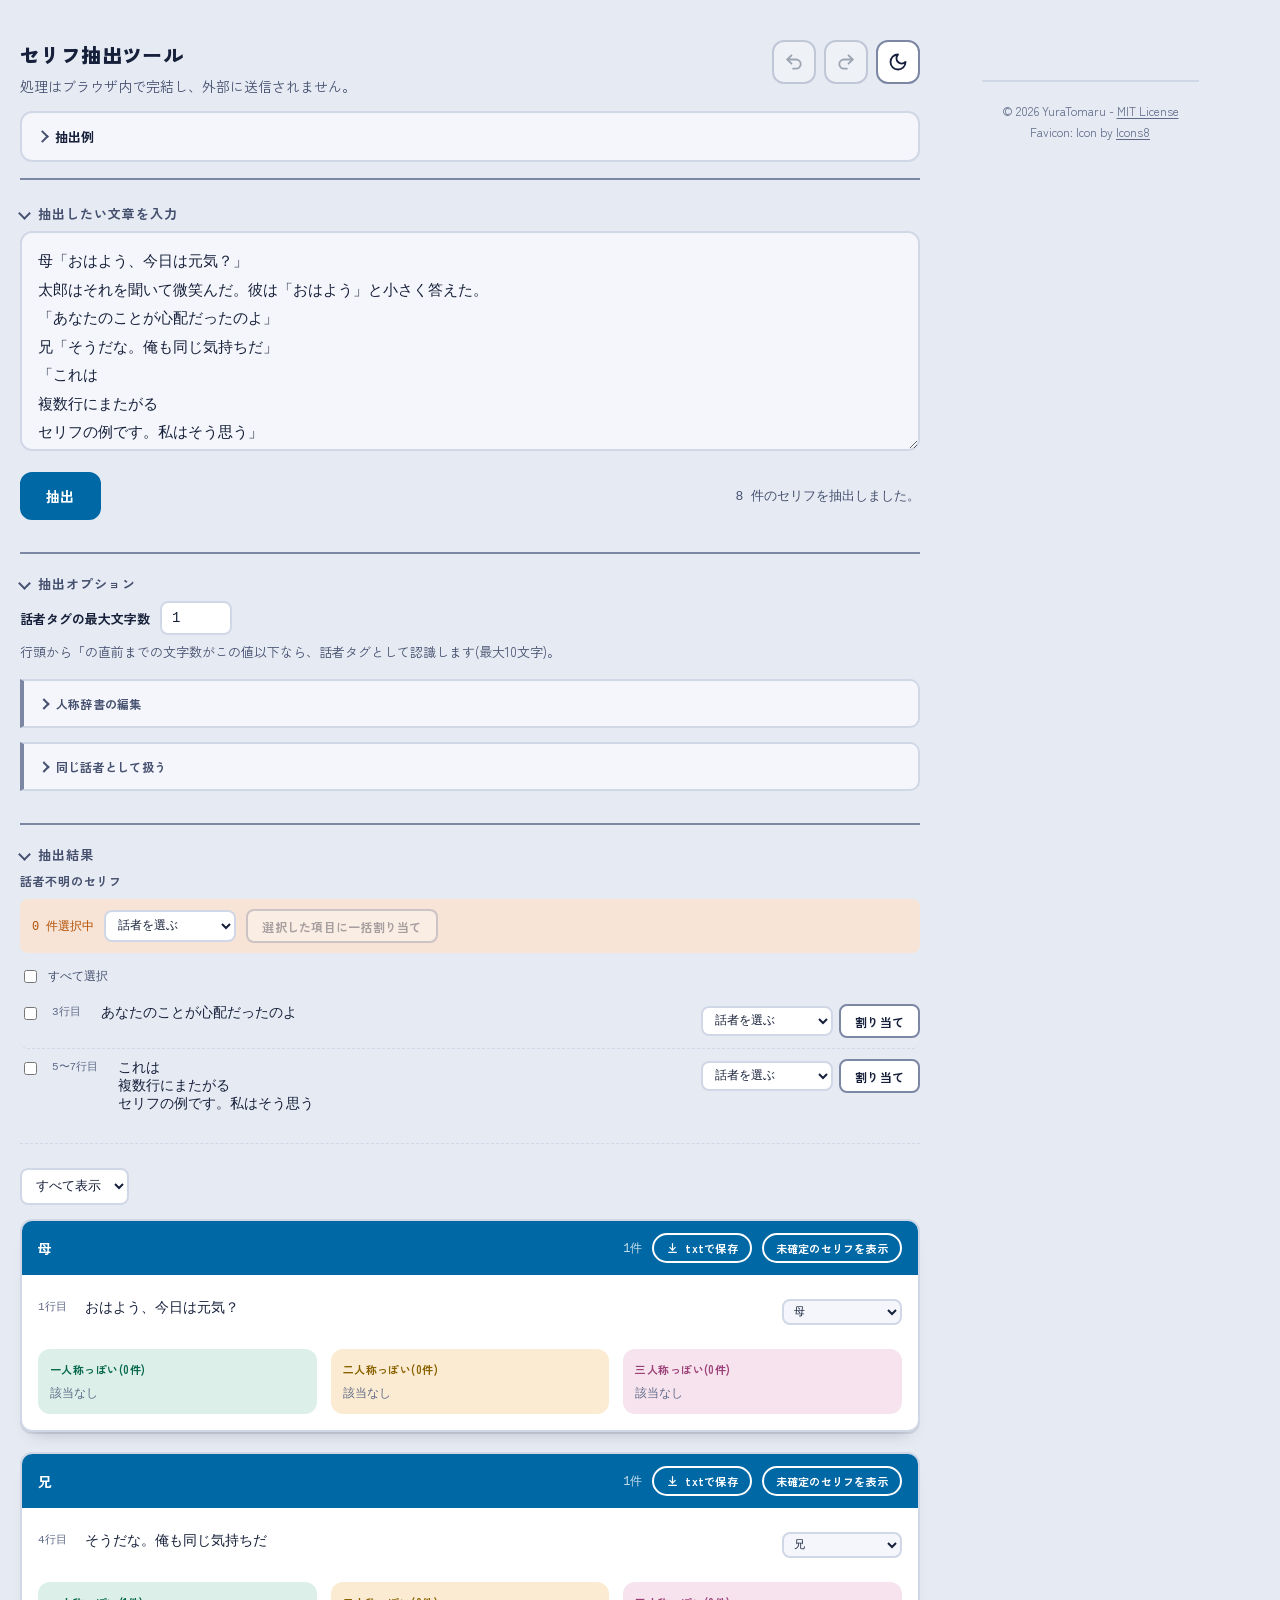
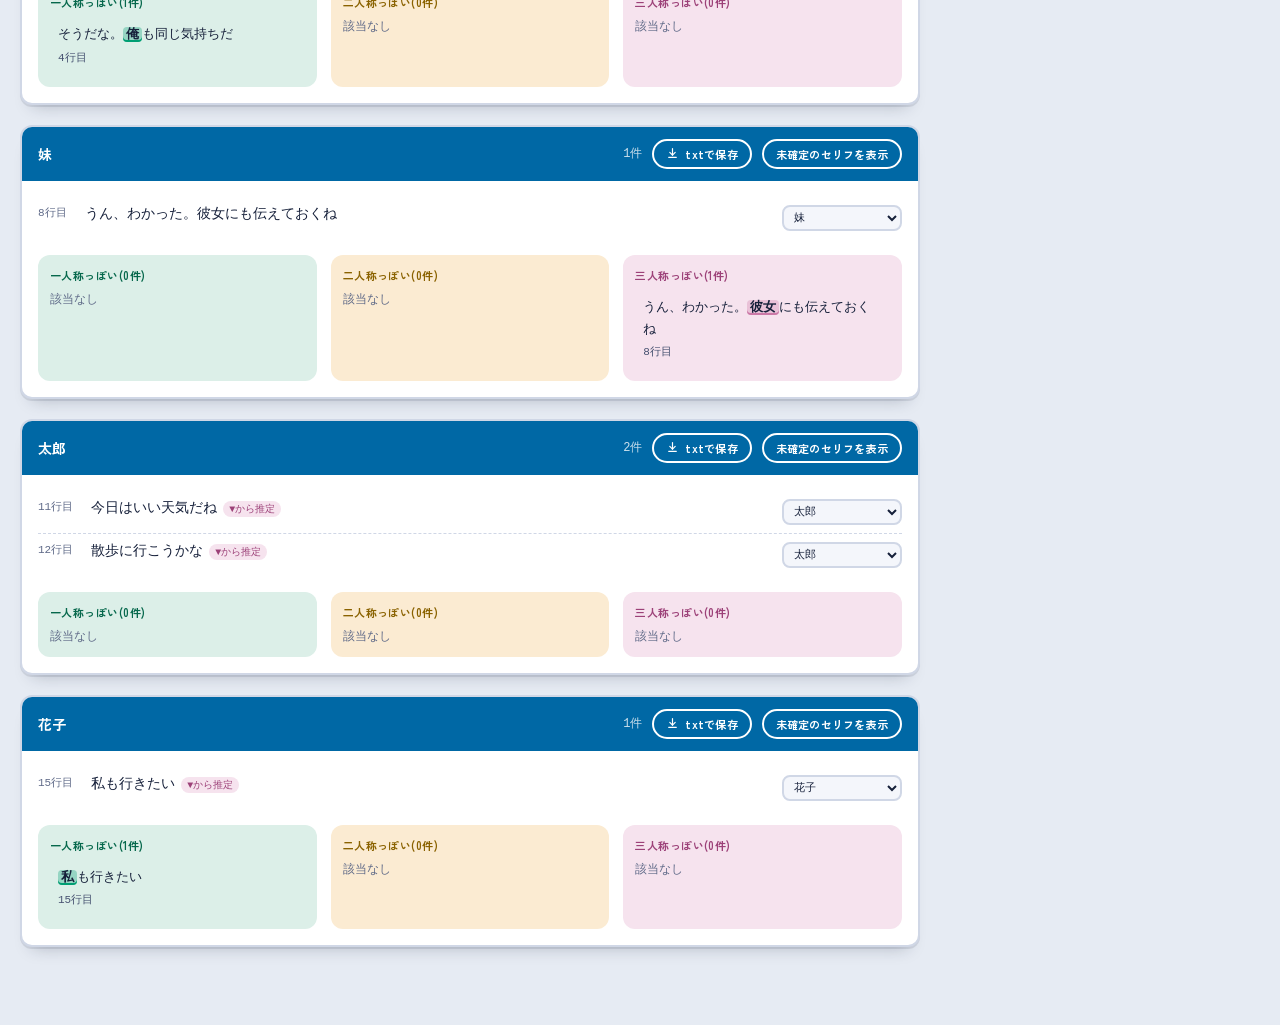
==== commit 1c8bb805: "icon表記変更" ====
--- a/dialogue-extractor/index.html
+++ b/dialogue-extractor/index.html
@@ -21,11 +21,23 @@
   <meta name="twitter:description" content="文章からセリフ(鍵かっこ発言)を抽出し、話者ごとに整理・人称分類するツール">
 
   <link rel="canonical" href="https://yuratomaru.github.io/toy-box/dialogue-extractor/">
+
+  <!-- favicon設定 -->
+  <!-- SVG (モダンブラウザ用) -->
+  <link rel="icon" type="image/svg+xml" href="../assets/favicon.svg">
+  <!-- 互換用 (旧型ブラウザ・PC用) -->
+  <link rel="icon" type="image/x-icon" href="../assets/favicon.ico">
+  <link rel="icon" type="image/png" sizes="32x32" href="../assets/favicon-32x32.png">
+  <!-- スマホ用 (iOS/Androidホーム画面) -->
+  <link rel="apple-touch-icon" sizes="180x180" href="../assets/apple-touch-icon.png">
+  <link rel="manifest" href="../assets/site.webmanifest">
+
   <link rel="preconnect" href="https://fonts.googleapis.com">
   <link rel="preconnect" href="https://fonts.gstatic.com" crossorigin>
   <link href="https://fonts.googleapis.com/css2?family=Zen+Kaku+Gothic+New:wght@400;500;700;900&display=swap"
     rel="stylesheet">
   <link rel="stylesheet" href="src/style.css">
+  <link rel="stylesheet" href="../assets/footer.css">
 </head>
 
 <body>
@@ -41,16 +53,16 @@
             disabled>
             <svg viewBox="0 0 24 24" fill="none" stroke="currentColor" stroke-width="2.2" stroke-linecap="round"
               stroke-linejoin="round" aria-hidden="true">
-              <path d="M9 7 4 12l5 5" />
-              <path d="M4 12h10a6 6 0 0 1 0 12h-1" />
+              <path d="M9 14 4 9l5-5" />
+              <path d="M4 9h10.5a5.5 5.5 0 0 1 5.5 5.5v0a5.5 5.5 0 0 1-5.5 5.5H11" />
             </svg>
           </button>
           <button id="redoBtn" class="theme-toggle" type="button" aria-label="やり直す (Ctrl+Y)" title="やり直す (Ctrl+Y)"
             disabled>
             <svg viewBox="0 0 24 24" fill="none" stroke="currentColor" stroke-width="2.2" stroke-linecap="round"
               stroke-linejoin="round" aria-hidden="true">
-              <path d="m15 7 5 5-5 5" />
-              <path d="M20 12H10a6 6 0 0 0 0 12h1" />
+              <path d="m15 14 5-5-5-5" />
+              <path d="M20 9H9.5A5.5 5.5 0 0 0 4 14.5v0A5.5 5.5 0 0 0 9.5 20H13" />
             </svg>
           </button>
           <button id="themeToggle" class="theme-toggle" type="button" aria-label="ダークモードに切り替え"
@@ -188,6 +200,12 @@
     </details>
   </div>
 
+  <footer class="site-footer">
+    <p>© 2026 YuraTomaru - <a href="https://opensource.org/licenses/MIT" rel="license">MIT License</a></p>
+    <p class="favicon-credit">Favicon: Icon by <a href="https://icons8.com/icons/set/geometry-geometric--blue"
+        rel="noopener">Icons8</a></p>
+  </footer>
+
   <script src="src/main.js"></script>
 </body>
 
--- a/dialogue-extractor/src/style.css
+++ b/dialogue-extractor/src/style.css
@@ -1,4 +1,4 @@
-  :root {
+:root {
     color-scheme: light;
     --bg: #E6EBF3;
     --sheet: #F4F6FB;
@@ -425,4 +425,4 @@
   .leftover-block .leftover-title {
     font-family: var(--ui); font-size: 11px; letter-spacing: 0.04em; color: var(--warn); margin-bottom: 8px; font-weight: 700;
   }
-  .leftover-block .item { background: var(--warn-soft); border-radius: 8px; padding: 8px 10px; margin-bottom: 6px; border-bottom: none; }
+  .leftover-block .item { background: var(--warn-soft); border-radius: 8px; padding: 8px 10px; margin-bottom: 6px; border-bottom: none; }
--- a/assets/footer.css
+++ b/assets/footer.css
@@ -0,0 +1,35 @@
+.site-footer {
+  max-width: 880px;
+  margin: 40px auto 0;
+  padding: 16px 20px 32px;
+  border-top: 2px solid var(--line);
+  font-family: var(--ui);
+  font-size: 12px;
+  color: var(--ink-3);
+  text-align: center;
+  overflow-wrap: anywhere;
+}
+
+.site-footer p {
+  margin: 4px 0;
+}
+
+.site-footer a {
+  color: inherit;
+  text-decoration: underline;
+  text-underline-offset: 2px;
+}
+
+.site-footer a:hover,
+.site-footer a:focus-visible {
+  color: var(--ink);
+}
+
+.site-footer a:focus-visible {
+  outline: 3px solid var(--focus);
+  outline-offset: 2px;
+}
+
+.favicon-credit {
+  color: var(--ink-3);
+}
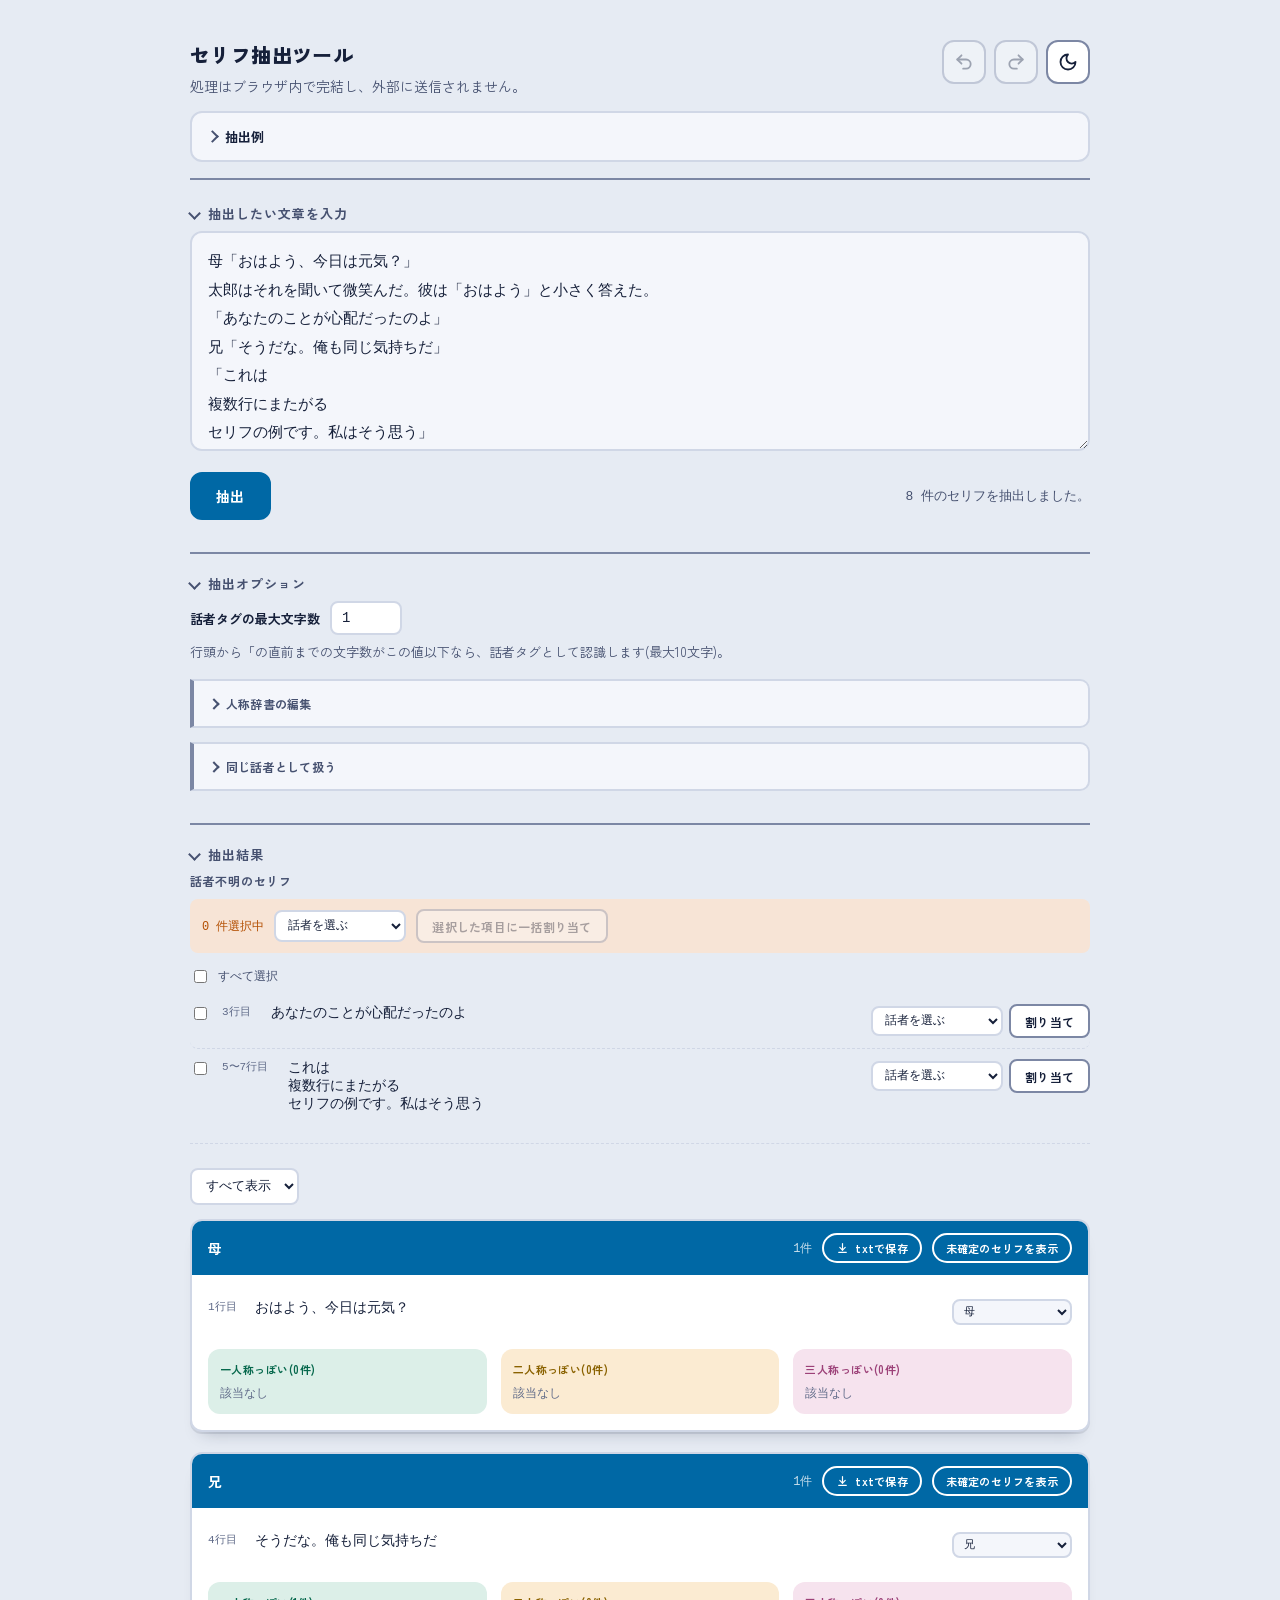
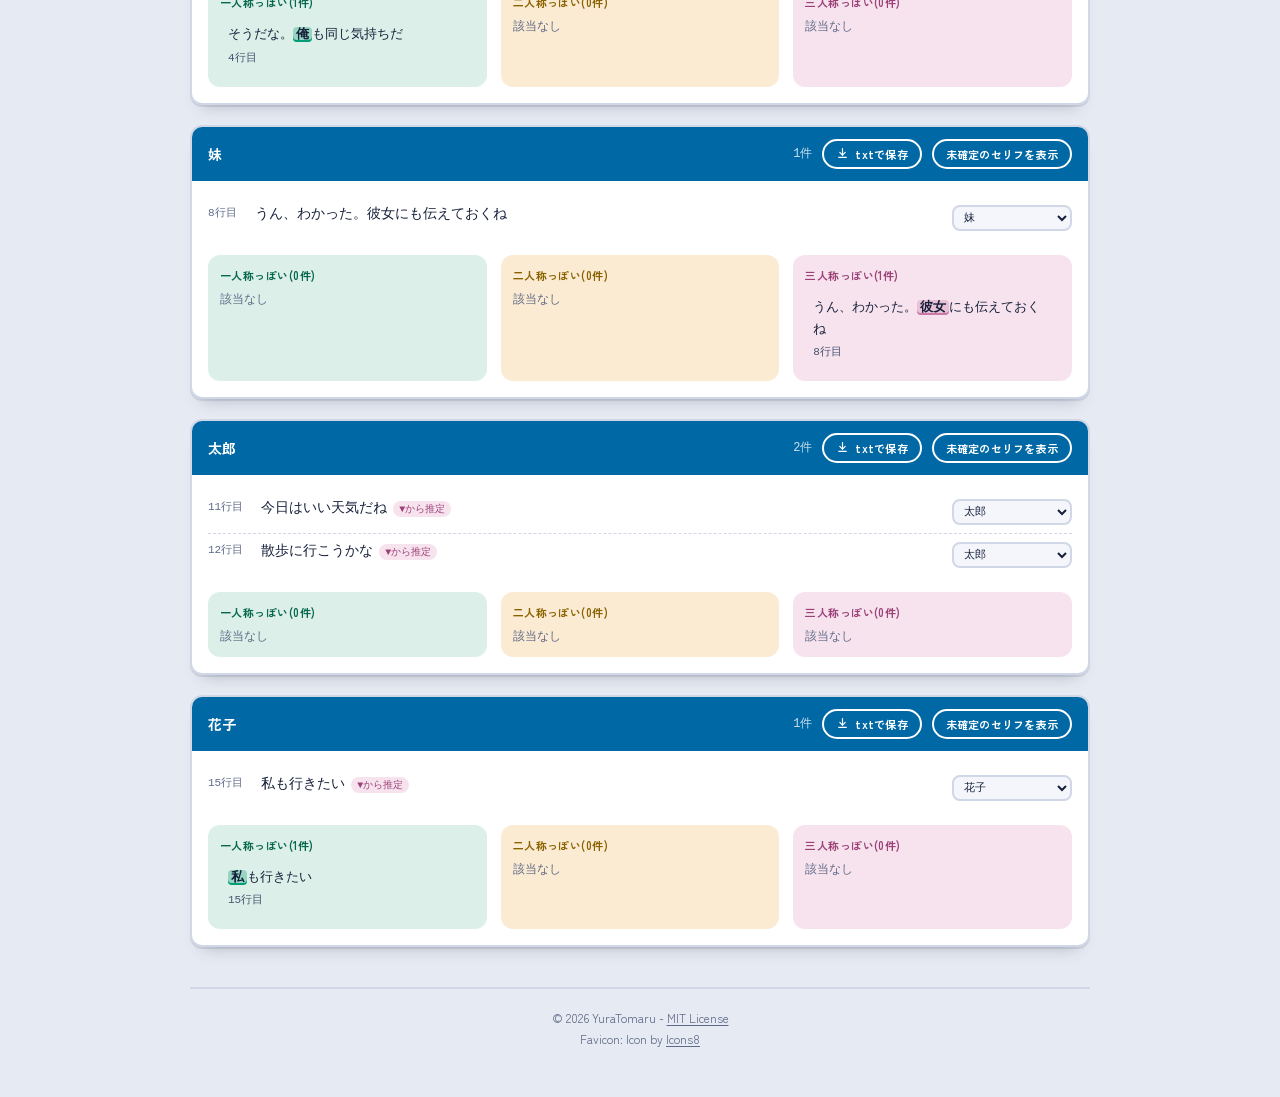
==== commit 5366299b: "add:footer" ====
--- a/dialogue-extractor/index.html
+++ b/dialogue-extractor/index.html
@@ -198,13 +198,12 @@
         <div id="speakerArea"></div>
       </div>
     </details>
+    <footer class="site-footer">
+      <p>© 2026 YuraTomaru - <a href="https://opensource.org/licenses/MIT" rel="license">MIT License</a></p>
+      <p class="favicon-credit">Favicon: Icon by <a href="https://icons8.com/icons/set/geometry-geometric--blue"
+          rel="noopener">Icons8</a></p>
+    </footer>
   </div>
-
-  <footer class="site-footer">
-    <p>© 2026 YuraTomaru - <a href="https://opensource.org/licenses/MIT" rel="license">MIT License</a></p>
-    <p class="favicon-credit">Favicon: Icon by <a href="https://icons8.com/icons/set/geometry-geometric--blue"
-        rel="noopener">Icons8</a></p>
-  </footer>
 
   <script src="src/main.js"></script>
 </body>
--- a/assets/footer.css
+++ b/assets/footer.css
@@ -1,7 +1,7 @@
+/* 共通フッター (複数ページで共用する想定。将来的に assets/ 配下への配置も検討) */
 .site-footer {
-  max-width: 880px;
-  margin: 40px auto 0;
-  padding: 16px 20px 32px;
+  margin: 40px 0 0;
+  padding: 16px 0 0;
   border-top: 2px solid var(--line);
   font-family: var(--ui);
   font-size: 12px;
